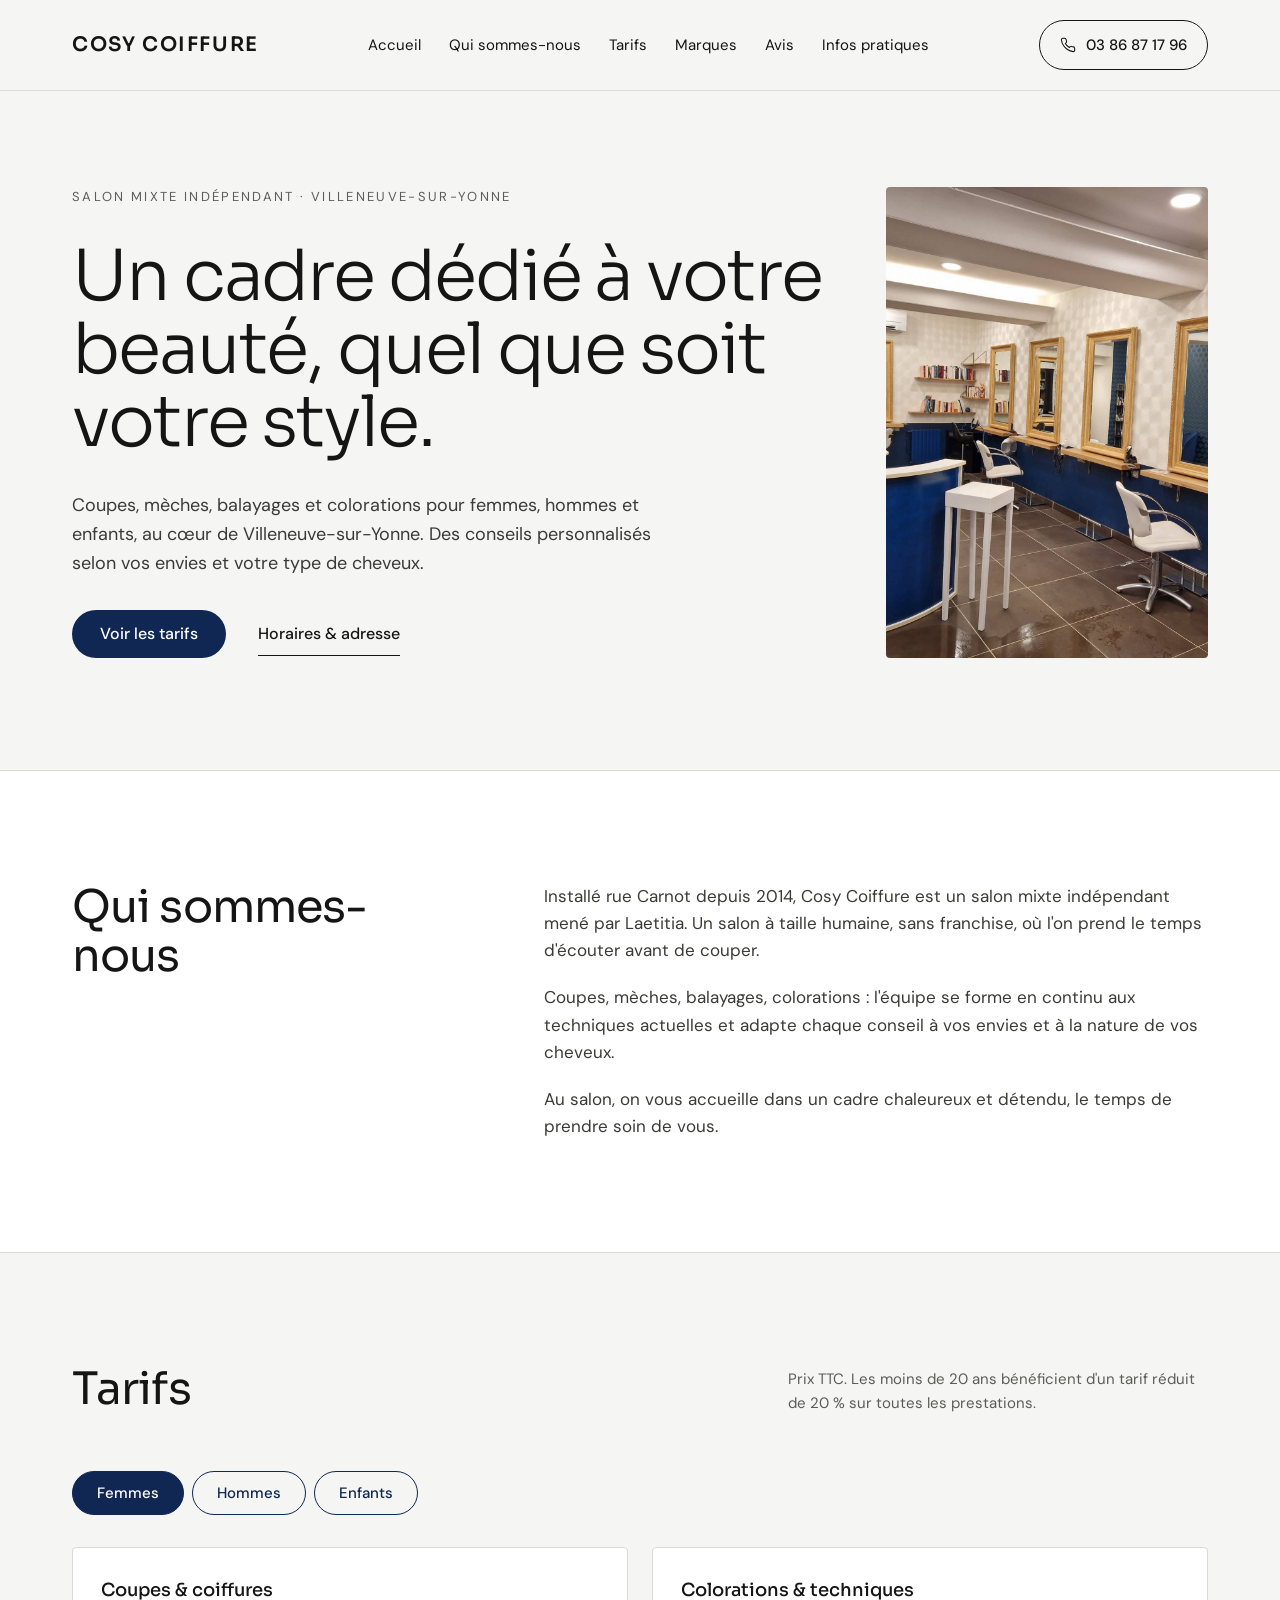
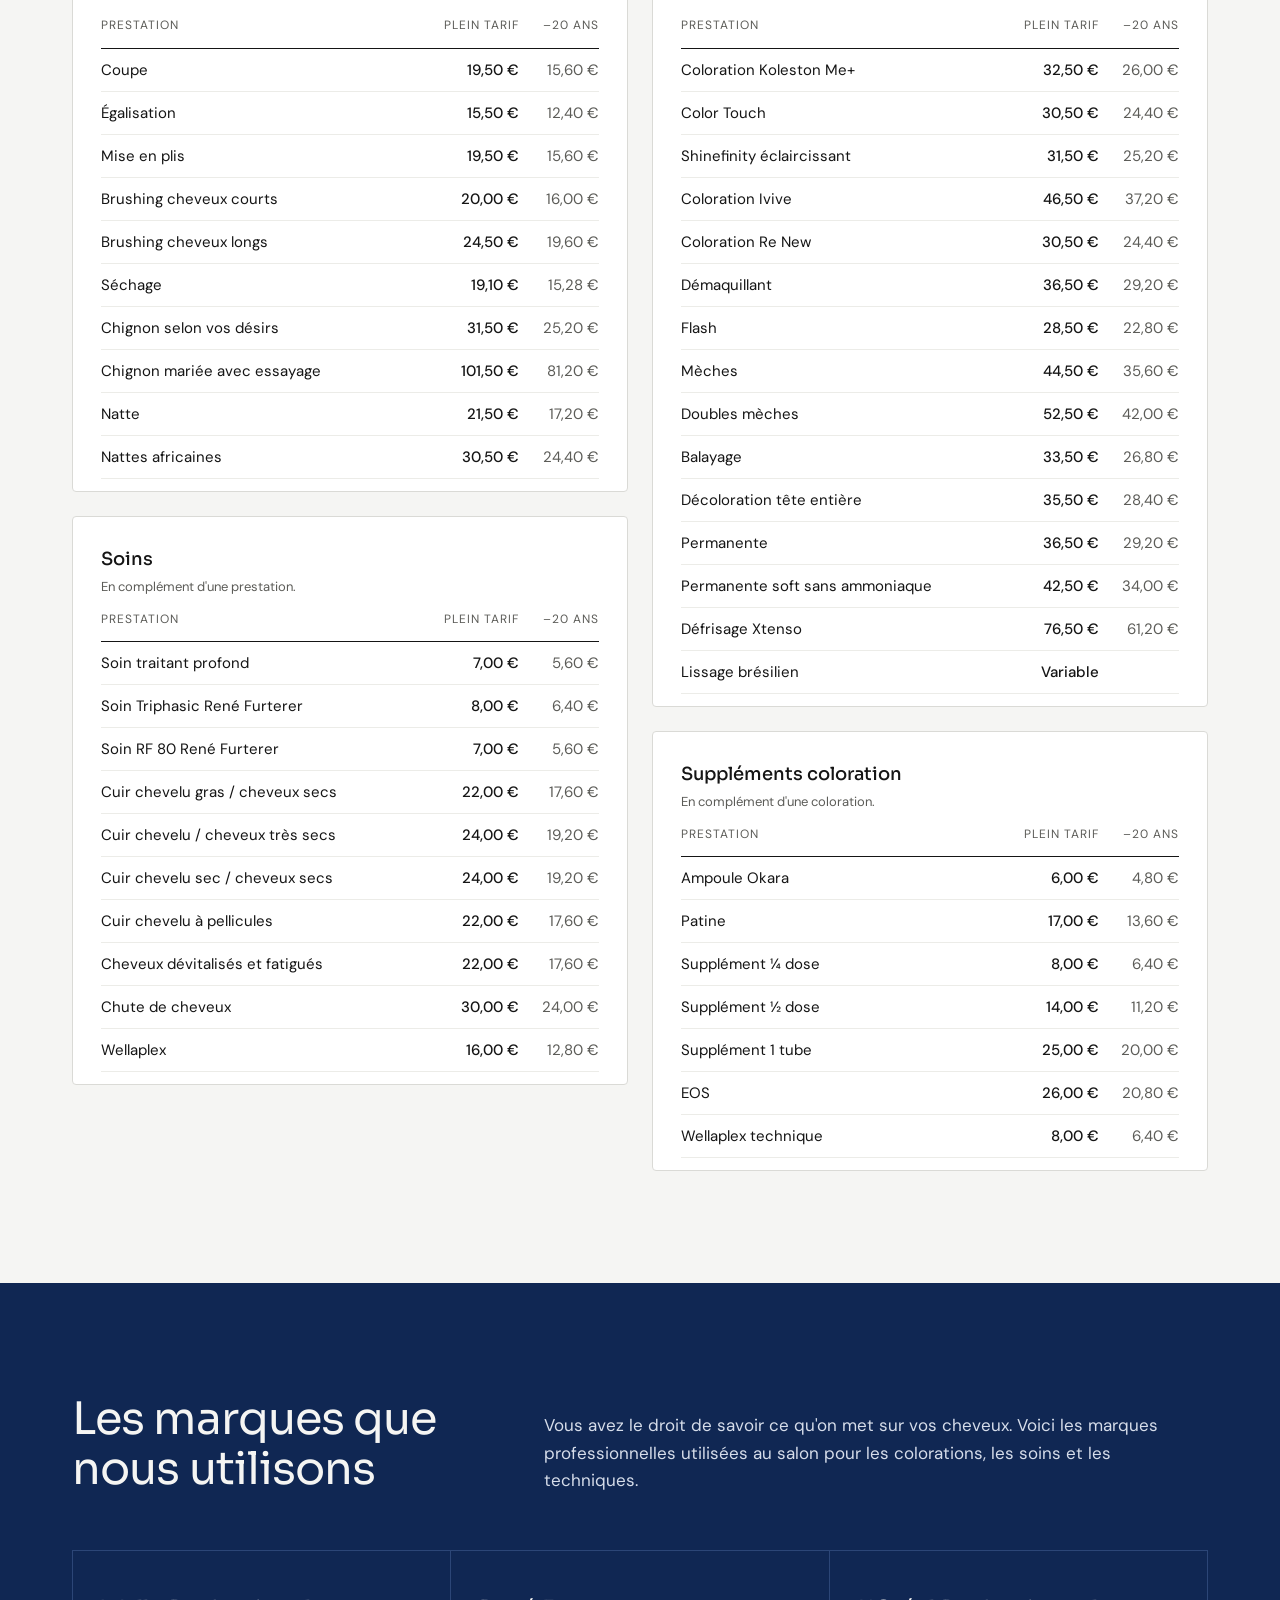
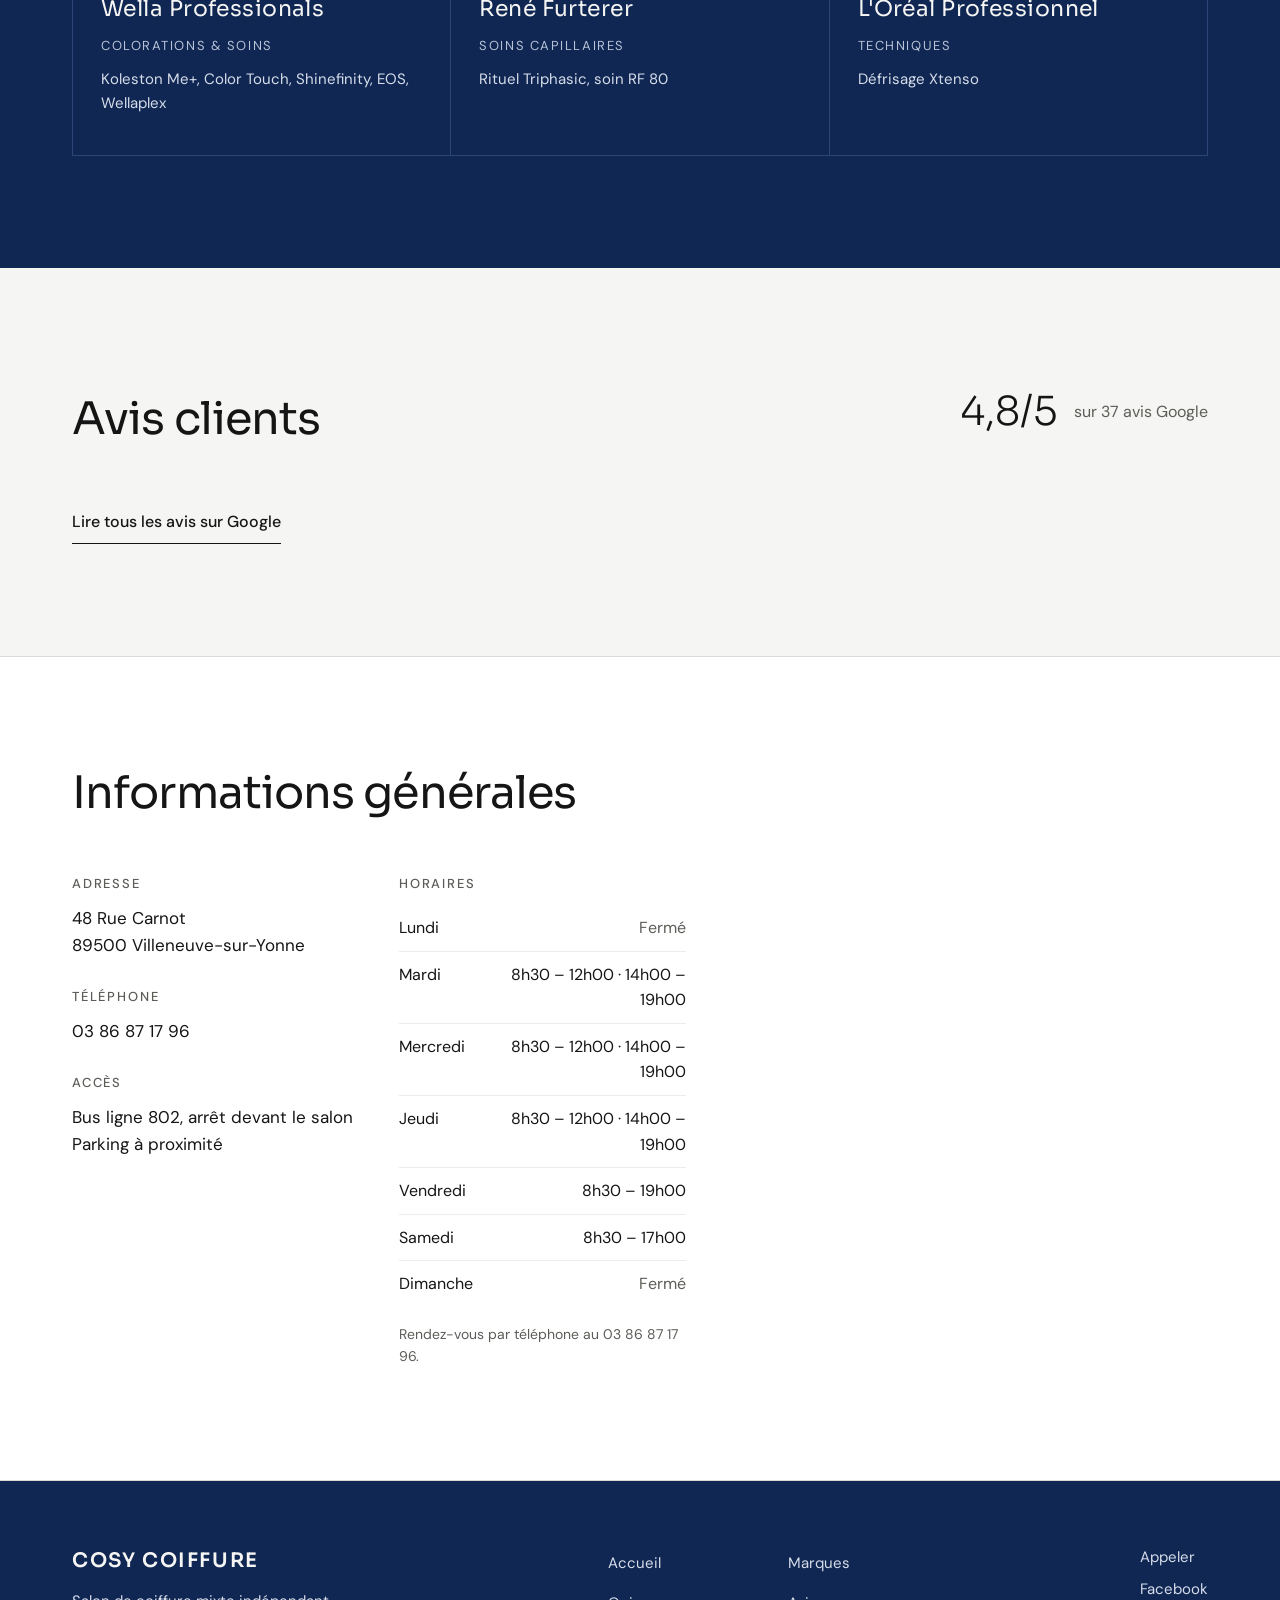
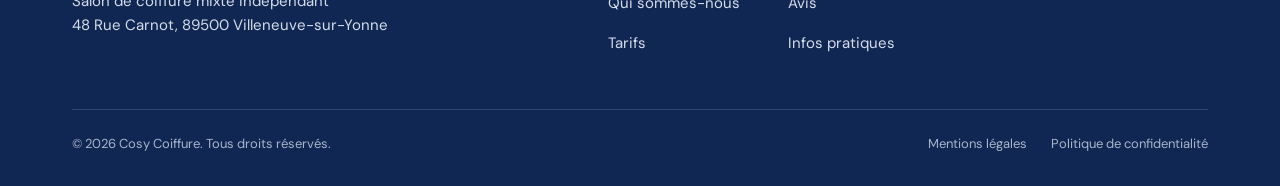
==== index.html @ 7ae38a2e "Premiere version du site Cosy Coiffure" ====
<!doctype html>
<html lang="fr">
<head>
  <meta charset="utf-8">
  <meta name="viewport" content="width=device-width, initial-scale=1">
  <title>Cosy Coiffure — Coiffeur mixte à Villeneuve-sur-Yonne (89)</title>
  <meta name="description" content="Salon de coiffure mixte au 48 Rue Carnot à Villeneuve-sur-Yonne. Coupes, colorations, mèches, balayages et soins pour femmes, hommes et enfants. Rendez-vous au 03 86 87 17 96.">

  <!-- TODO après mise en ligne : remplacer https://www.cosy-coiffure.fr par l'adresse définitive du site (ici, dans robots.txt et sitemap.xml) -->
  <link rel="canonical" href="https://www.cosy-coiffure.fr/">

  <!-- Favicon -->
  <link rel="icon" href="favicon.svg" type="image/svg+xml">
  <link rel="icon" href="favicon-32.png" type="image/png" sizes="32x32">
  <link rel="apple-touch-icon" href="apple-touch-icon.png">
  <meta name="theme-color" content="#102753">

  <!-- Aperçu lors du partage (Facebook, WhatsApp, SMS…) -->
  <meta property="og:type" content="website">
  <meta property="og:locale" content="fr_FR">
  <meta property="og:site_name" content="Cosy Coiffure">
  <meta property="og:title" content="Cosy Coiffure — Coiffeur mixte à Villeneuve-sur-Yonne">
  <meta property="og:description" content="Coupes, colorations, mèches et soins pour femmes, hommes et enfants, au 48 Rue Carnot à Villeneuve-sur-Yonne.">
  <meta property="og:url" content="https://www.cosy-coiffure.fr/">
  <meta property="og:image" content="https://www.cosy-coiffure.fr/images/partage.jpg">
  <meta property="og:image:width" content="1200">
  <meta property="og:image:height" content="630">
  <meta property="og:image:alt" content="Intérieur du salon Cosy Coiffure">
  <meta name="twitter:card" content="summary_large_image">

  <!-- Données structurées pour Google (recherche locale) -->
  <script type="application/ld+json">
  {
    "@context": "https://schema.org",
    "@type": "HairSalon",
    "name": "Cosy Coiffure",
    "legalName": "DNL",
    "description": "Salon de coiffure mixte indépendant : coupes, colorations, mèches, balayages et soins pour femmes, hommes et enfants.",
    "url": "https://www.cosy-coiffure.fr/",
    "image": "https://www.cosy-coiffure.fr/images/salon.jpg",
    "logo": "https://www.cosy-coiffure.fr/apple-touch-icon.png",
    "telephone": "+33386871796",
    "priceRange": "€",
    "address": {
      "@type": "PostalAddress",
      "streetAddress": "48 Rue Carnot",
      "postalCode": "89500",
      "addressLocality": "Villeneuve-sur-Yonne",
      "addressRegion": "Bourgogne-Franche-Comté",
      "addressCountry": "FR"
    },
    "openingHoursSpecification": [
      { "@type": "OpeningHoursSpecification", "dayOfWeek": ["Tuesday", "Wednesday", "Thursday"], "opens": "08:30", "closes": "12:00" },
      { "@type": "OpeningHoursSpecification", "dayOfWeek": ["Tuesday", "Wednesday", "Thursday"], "opens": "14:00", "closes": "19:00" },
      { "@type": "OpeningHoursSpecification", "dayOfWeek": "Friday", "opens": "08:30", "closes": "19:00" },
      { "@type": "OpeningHoursSpecification", "dayOfWeek": "Saturday", "opens": "08:30", "closes": "17:00" }
    ],
    "sameAs": ["https://www.facebook.com/CosyCoiffure89500/"]
  }
  </script>

  <link rel="stylesheet" href="styles.css">
</head>
<body>

<!-- ================= HEADER ================= -->
<header class="header">
  <div class="container header__inner">
    <a href="#accueil" class="brand">Cosy Coiffure</a>

    <nav class="nav" id="nav" aria-label="Navigation principale">
      <a href="#accueil">Accueil</a>
      <a href="#salon">Qui sommes-nous</a>
      <a href="#tarifs">Tarifs</a>
      <a href="#marques">Marques</a>
      <a href="#avis">Avis</a>
      <a href="#infos">Infos pratiques</a>
    </nav>

    <div class="header__actions">
      <a href="tel:+33386871796" class="phone-btn" aria-label="Appeler le salon au 03 86 87 17 96">
        <svg width="16" height="16" viewBox="0 0 24 24" fill="none" stroke="currentColor" stroke-width="1.6" stroke-linecap="round" stroke-linejoin="round" aria-hidden="true"><path d="M22 16.9v3a2 2 0 0 1-2.2 2 19.8 19.8 0 0 1-8.6-3.1 19.5 19.5 0 0 1-6-6A19.8 19.8 0 0 1 2.1 4.2 2 2 0 0 1 4.1 2h3a2 2 0 0 1 2 1.7c.1.9.4 1.8.7 2.7a2 2 0 0 1-.5 2.1L8 9.8a16 16 0 0 0 6 6l1.3-1.3a2 2 0 0 1 2.1-.4c.9.3 1.8.6 2.7.7a2 2 0 0 1 1.7 2z"/></svg>
        <span>03 86 87 17 96</span>
      </a>
      <button type="button" class="icon-btn" id="menu-toggle" aria-label="Ouvrir le menu" aria-controls="nav" aria-expanded="false">
        <svg width="18" height="18" viewBox="0 0 24 24" fill="none" stroke="currentColor" stroke-width="1.6" stroke-linecap="round" aria-hidden="true"><path d="M4 7h16M4 12h16M4 17h16"/></svg>
      </button>
    </div>
  </div>
</header>

<main>

<!-- ================= ACCUEIL ================= -->
<section id="accueil" class="container hero">
  <div class="hero__text">
    <p class="eyebrow">Salon mixte indépendant · Villeneuve-sur-Yonne</p>
    <h1 class="hero__title">Un cadre dédié à votre beauté, quel que soit votre style.</h1>
    <p class="hero__lead">Coupes, mèches, balayages et colorations pour femmes, hommes et enfants, au cœur de Villeneuve-sur-Yonne. Des conseils personnalisés selon vos envies et votre type de cheveux.</p>
    <div class="hero__actions">
      <a href="#tarifs" class="btn">Voir les tarifs</a>
      <a href="#infos" class="link-underline">Horaires &amp; adresse</a>
    </div>
  </div>
  <figure class="hero__image">
    <img src="images/salon.jpg" width="2000" height="1500" alt="Intérieur du salon Cosy Coiffure : comptoir d'accueil bleu, fauteuils blancs et miroirs dorés">

  </figure>
</section>

<!-- ================= QUI SOMMES-NOUS ================= -->
<section id="salon" class="section section--white">
  <div class="container split">
    <div class="split__head">
      <h2 class="title">Qui sommes-nous</h2>
    </div>
    <div class="split__body">
      <p>Installé rue Carnot depuis 2014, Cosy Coiffure est un salon mixte indépendant mené par Laetitia. Un salon à taille humaine, sans franchise, où l'on prend le temps d'écouter avant de couper.</p>
      <p>Coupes, mèches, balayages, colorations : l'équipe se forme en continu aux techniques actuelles et adapte chaque conseil à vos envies et à la nature de vos cheveux.</p>
      <p>Au salon, on vous accueille dans un cadre chaleureux et détendu, le temps de prendre soin de vous.</p>
    </div>
  </div>
</section>

<!-- ================= TARIFS ================= -->
<section id="tarifs" class="section">
  <div class="container">
    <div class="section-head">
      <h2 class="title">Tarifs</h2>
      <p class="muted">Prix TTC. Les moins de 20 ans bénéficient d'un tarif réduit de 20 % sur toutes les prestations.</p>
    </div>

    <div class="tabs" role="tablist" aria-label="Catégorie de tarifs">
      <button type="button" class="tab" role="tab" id="tab-femmes" aria-controls="panel-femmes" aria-selected="true">Femmes</button>
      <button type="button" class="tab" role="tab" id="tab-hommes" aria-controls="panel-hommes" aria-selected="false" tabindex="-1">Hommes</button>
      <button type="button" class="tab" role="tab" id="tab-enfants" aria-controls="panel-enfants" aria-selected="false" tabindex="-1">Enfants</button>
    </div>

    <!-- ----- Femmes ----- -->
    <div class="price-cols" role="tabpanel" id="panel-femmes" aria-labelledby="tab-femmes">
      <div class="price-col">
        <div class="price-card">
          <table class="price-table">
            <caption>Coupes &amp; coiffures</caption>
            <thead><tr><th scope="col">Prestation</th><th scope="col">Plein tarif</th><th scope="col">–20 ans</th></tr></thead>
            <tbody>
              <tr><th scope="row">Coupe</th><td>19,50 €</td><td>15,60 €</td></tr>
              <tr><th scope="row">Égalisation</th><td>15,50 €</td><td>12,40 €</td></tr>
              <tr><th scope="row">Mise en plis</th><td>19,50 €</td><td>15,60 €</td></tr>
              <tr><th scope="row">Brushing cheveux courts</th><td>20,00 €</td><td>16,00 €</td></tr>
              <tr><th scope="row">Brushing cheveux longs</th><td>24,50 €</td><td>19,60 €</td></tr>
              <tr><th scope="row">Séchage</th><td>19,10 €</td><td>15,28 €</td></tr>
              <tr><th scope="row">Chignon selon vos désirs</th><td>31,50 €</td><td>25,20 €</td></tr>
              <tr><th scope="row">Chignon mariée avec essayage</th><td>101,50 €</td><td>81,20 €</td></tr>
              <tr><th scope="row">Natte</th><td>21,50 €</td><td>17,20 €</td></tr>
              <tr><th scope="row">Nattes africaines</th><td>30,50 €</td><td>24,40 €</td></tr>
            </tbody>
          </table>
        </div>
        <div class="price-card">
          <table class="price-table">
            <caption>Soins <span class="note">En complément d'une prestation.</span></caption>
            <thead><tr><th scope="col">Prestation</th><th scope="col">Plein tarif</th><th scope="col">–20 ans</th></tr></thead>
            <tbody>
              <tr><th scope="row">Soin traitant profond</th><td>7,00 €</td><td>5,60 €</td></tr>
              <tr><th scope="row">Soin Triphasic René Furterer</th><td>8,00 €</td><td>6,40 €</td></tr>
              <tr><th scope="row">Soin RF 80 René Furterer</th><td>7,00 €</td><td>5,60 €</td></tr>
              <tr><th scope="row">Cuir chevelu gras / cheveux secs</th><td>22,00 €</td><td>17,60 €</td></tr>
              <tr><th scope="row">Cuir chevelu / cheveux très secs</th><td>24,00 €</td><td>19,20 €</td></tr>
              <tr><th scope="row">Cuir chevelu sec / cheveux secs</th><td>24,00 €</td><td>19,20 €</td></tr>
              <tr><th scope="row">Cuir chevelu à pellicules</th><td>22,00 €</td><td>17,60 €</td></tr>
              <tr><th scope="row">Cheveux dévitalisés et fatigués</th><td>22,00 €</td><td>17,60 €</td></tr>
              <tr><th scope="row">Chute de cheveux</th><td>30,00 €</td><td>24,00 €</td></tr>
              <tr><th scope="row">Wellaplex</th><td>16,00 €</td><td>12,80 €</td></tr>
            </tbody>
          </table>
        </div>
      </div>
      <div class="price-col">
        <div class="price-card">
          <table class="price-table">
            <caption>Colorations &amp; techniques</caption>
            <thead><tr><th scope="col">Prestation</th><th scope="col">Plein tarif</th><th scope="col">–20 ans</th></tr></thead>
            <tbody>
              <tr><th scope="row">Coloration Koleston Me+</th><td>32,50 €</td><td>26,00 €</td></tr>
              <tr><th scope="row">Color Touch</th><td>30,50 €</td><td>24,40 €</td></tr>
              <tr><th scope="row">Shinefinity éclaircissant</th><td>31,50 €</td><td>25,20 €</td></tr>
              <tr><th scope="row">Coloration Ivive</th><td>46,50 €</td><td>37,20 €</td></tr>
              <tr><th scope="row">Coloration Re New</th><td>30,50 €</td><td>24,40 €</td></tr>
              <tr><th scope="row">Démaquillant</th><td>36,50 €</td><td>29,20 €</td></tr>
              <tr><th scope="row">Flash</th><td>28,50 €</td><td>22,80 €</td></tr>
              <tr><th scope="row">Mèches</th><td>44,50 €</td><td>35,60 €</td></tr>
              <tr><th scope="row">Doubles mèches</th><td>52,50 €</td><td>42,00 €</td></tr>
              <tr><th scope="row">Balayage</th><td>33,50 €</td><td>26,80 €</td></tr>
              <tr><th scope="row">Décoloration tête entière</th><td>35,50 €</td><td>28,40 €</td></tr>
              <tr><th scope="row">Permanente</th><td>36,50 €</td><td>29,20 €</td></tr>
              <tr><th scope="row">Permanente soft sans ammoniaque</th><td>42,50 €</td><td>34,00 €</td></tr>
              <tr><th scope="row">Défrisage Xtenso</th><td>76,50 €</td><td>61,20 €</td></tr>
              <tr><th scope="row">Lissage brésilien</th><td>Variable</td><td></td></tr>
            </tbody>
          </table>
        </div>
        <div class="price-card">
          <table class="price-table">
            <caption>Suppléments coloration <span class="note">En complément d'une coloration.</span></caption>
            <thead><tr><th scope="col">Prestation</th><th scope="col">Plein tarif</th><th scope="col">–20 ans</th></tr></thead>
            <tbody>
              <tr><th scope="row">Ampoule Okara</th><td>6,00 €</td><td>4,80 €</td></tr>
              <tr><th scope="row">Patine</th><td>17,00 €</td><td>13,60 €</td></tr>
              <tr><th scope="row">Supplément ¼ dose</th><td>8,00 €</td><td>6,40 €</td></tr>
              <tr><th scope="row">Supplément ½ dose</th><td>14,00 €</td><td>11,20 €</td></tr>
              <tr><th scope="row">Supplément 1 tube</th><td>25,00 €</td><td>20,00 €</td></tr>
              <tr><th scope="row">EOS</th><td>26,00 €</td><td>20,80 €</td></tr>
              <tr><th scope="row">Wellaplex technique</th><td>8,00 €</td><td>6,40 €</td></tr>
            </tbody>
          </table>
        </div>
      </div>
    </div>

    <!-- ----- Hommes ----- -->
    <div class="price-cols" role="tabpanel" id="panel-hommes" aria-labelledby="tab-hommes" hidden>
      <div class="price-col">
        <div class="price-card">
          <table class="price-table">
            <caption>Coupes &amp; coiffures</caption>
            <thead><tr><th scope="col">Prestation</th><th scope="col">Plein tarif</th><th scope="col">–20 ans</th></tr></thead>
            <tbody>
              <tr><th scope="row">Coupe</th><td>18,50 €</td><td>14,80 €</td></tr>
              <tr><th scope="row">Séchage</th><td>2,50 €</td><td>2,00 €</td></tr>
              <tr><th scope="row">Taille de barbe</th><td>6,00 €</td><td>4,80 €</td></tr>
            </tbody>
          </table>
        </div>
        <div class="price-card">
          <table class="price-table">
            <caption>Soins <span class="note">En complément d'une prestation.</span></caption>
            <thead><tr><th scope="col">Prestation</th><th scope="col">Plein tarif</th><th scope="col">–20 ans</th></tr></thead>
            <tbody>
              <tr><th scope="row">Soin</th><td>7,00 €</td><td>5,60 €</td></tr>
              <tr><th scope="row">Friction</th><td>4,00 €</td><td>3,20 €</td></tr>
            </tbody>
          </table>
        </div>
      </div>
      <div class="price-col">
        <div class="price-card">
          <table class="price-table">
            <caption>Colorations &amp; techniques</caption>
            <thead><tr><th scope="col">Prestation</th><th scope="col">Plein tarif</th><th scope="col">–20 ans</th></tr></thead>
            <tbody>
              <tr><th scope="row">Coloration</th><td>26,50 €</td><td>21,20 €</td></tr>
              <tr><th scope="row">Flash</th><td>26,50 €</td><td>21,20 €</td></tr>
              <tr><th scope="row">Décoloration tête entière</th><td>35,50 €</td><td>28,40 €</td></tr>
              <tr><th scope="row">Permanente</th><td>46,50 €</td><td>37,20 €</td></tr>
              <tr><th scope="row">Lissage brésilien</th><td>Variable</td><td></td></tr>
            </tbody>
          </table>
        </div>
      </div>
    </div>

    <!-- ----- Enfants ----- -->
    <div class="price-cols price-cols--single" role="tabpanel" id="panel-enfants" aria-labelledby="tab-enfants" hidden>
      <div class="price-col">
        <div class="price-card">
          <table class="price-table">
            <caption>Forfaits enfants <span class="note">Au-delà, les moins de 20 ans profitent du tarif –20 ans sur toutes les prestations.</span></caption>
            <thead><tr><th scope="col">Prestation</th><th scope="col">Prix</th></tr></thead>
            <tbody>
              <tr><th scope="row">Fille –10 ans · coupe + séchage</th><td>16,00 €</td></tr>
              <tr><th scope="row">Garçon –10 ans · coupe + séchage</th><td>14,00 €</td></tr>
              <tr><th scope="row">Coupe bébé –4 ans</th><td>10,80 €</td></tr>
            </tbody>
          </table>
        </div>
      </div>
    </div>
  </div>
</section>

<!-- ================= MARQUES ================= -->
<section id="marques" class="section section--blue">
  <div class="container">
    <div class="split">
      <div class="split__head">
        <h2 class="title">Les marques que nous utilisons</h2>
      </div>
      <p class="brands-intro">Vous avez le droit de savoir ce qu'on met sur vos cheveux. Voici les marques professionnelles utilisées au salon pour les colorations, les soins et les techniques.</p>
    </div>
    <div class="brands">
      <div class="brand-card">
        <span class="brand-card__name">Wella Professionals</span>
        <span class="brand-card__type">Colorations &amp; soins</span>
        <span class="brand-card__products">Koleston Me+, Color Touch, Shinefinity, EOS, Wellaplex</span>
      </div>
      <div class="brand-card">
        <span class="brand-card__name">René Furterer</span>
        <span class="brand-card__type">Soins capillaires</span>
        <span class="brand-card__products">Rituel Triphasic, soin RF 80</span>
      </div>
      <div class="brand-card">
        <span class="brand-card__name">L'Oréal Professionnel</span>
        <span class="brand-card__type">Techniques</span>
        <span class="brand-card__products">Défrisage Xtenso</span>
      </div>
    </div>
  </div>
</section>

<!-- ================= AVIS ================= -->
<section id="avis" class="section">
  <div class="container">
    <div class="section-head">
      <h2 class="title">Avis clients</h2>
      <!-- Note et nombre d'avis à mettre à jour à la main depuis la fiche Google -->
      <div class="rating">
        <span class="rating__score">4,8/5</span>
        <span class="muted">sur 37 avis Google</span>
      </div>
    </div>
    <!-- Widget d'avis Shapo -->
    <div id="shapo-widget-ee447dfa7193e729e7a2"></div>
    <script id="shapo-embed-js" type="text/javascript" src="https://cdn.shapo.io/js/embed.js" defer></script>
    <p class="reviews-link"><a class="link-underline" href="https://www.google.com/maps/search/?api=1&amp;query=Cosy+Coiffure+Villeneuve-sur-Yonne" target="_blank" rel="noopener">Lire tous les avis sur Google</a></p>
  </div>
</section>

<!-- ================= INFORMATIONS GÉNÉRALES ================= -->
<section id="infos" class="section section--white">
  <div class="container">
    <h2 class="title">Informations générales</h2>
    <div class="infos">
      <div class="infos__details">
        <div class="infos__group">
          <div>
            <h3>Adresse</h3>
            <p>48 Rue Carnot<br>89500 Villeneuve-sur-Yonne</p>
          </div>
          <div>
            <h3>Téléphone</h3>
            <p><a href="tel:+33386871796">03 86 87 17 96</a></p>
          </div>
          <div>
            <h3>Accès</h3>
            <p>Bus ligne 802, arrêt devant le salon<br>Parking à proximité</p>
          </div>
        </div>
        <div>
          <h3>Horaires</h3>
          <dl class="hours">
            <dt>Lundi</dt><dd class="closed">Fermé</dd>
            <dt>Mardi</dt><dd>8h30 – 12h00 · 14h00 – 19h00</dd>
            <dt>Mercredi</dt><dd>8h30 – 12h00 · 14h00 – 19h00</dd>
            <dt>Jeudi</dt><dd>8h30 – 12h00 · 14h00 – 19h00</dd>
            <dt>Vendredi</dt><dd>8h30 – 19h00</dd>
            <dt>Samedi</dt><dd>8h30 – 17h00</dd>
            <dt>Dimanche</dt><dd class="closed">Fermé</dd>
          </dl>
          <p class="hours-note">Rendez-vous par téléphone au 03 86 87 17 96.</p>
        </div>
      </div>
      <div class="map">
        <iframe title="Carte : Cosy Coiffure, 48 Rue Carnot, Villeneuve-sur-Yonne" src="https://www.google.com/maps?q=48+Rue+Carnot,+89500+Villeneuve-sur-Yonne&amp;output=embed" loading="lazy" referrerpolicy="no-referrer-when-downgrade"></iframe>      </div>
    </div>
  </div>
</section>

</main>

<!-- ================= FOOTER ================= -->
<footer class="footer">
  <div class="container footer__inner">
    <div class="footer__top">
      <div class="footer__brand">
        <span class="brand">Cosy Coiffure</span>
        <span>Salon de coiffure mixte indépendant<br>48 Rue Carnot, 89500 Villeneuve-sur-Yonne</span>
      </div>
      <nav class="footer__nav" aria-label="Navigation pied de page">
        <a href="#accueil">Accueil</a>
        <a href="#salon">Qui sommes-nous</a>
        <a href="#tarifs">Tarifs</a>
        <a href="#marques">Marques</a>
        <a href="#avis">Avis</a>
        <a href="#infos">Infos pratiques</a>
      </nav>
      <div class="footer__contact">
        <a href="tel:+33386871796" aria-label="Appeler le salon au 03 86 87 17 96">Appeler</a>
        <a href="https://www.facebook.com/CosyCoiffure89500/" target="_blank" rel="noopener">Facebook</a>
      </div>
    </div>
    <div class="footer__bottom">
      <span>© 2026 Cosy Coiffure. Tous droits réservés.</span>
      <div class="footer__legal">
        <a href="mentions-legales.html">Mentions légales</a>
        <a href="confidentialite.html">Politique de confidentialité</a>
      </div>
    </div>
  </div>
</footer>

<script src="script.js"></script>
</body>
</html>
---- styles.css ----
/* ==========================================================
   Cosy Coiffure — feuille de styles
   ========================================================== */

/* Polices hébergées localement (Fontsource, sous-ensemble latin) */
@font-face { font-family: 'Sora'; font-style: normal; font-weight: 300; font-display: swap; src: url('fonts/sora-latin-300-normal.woff2') format('woff2'); }
@font-face { font-family: 'Sora'; font-style: normal; font-weight: 400; font-display: swap; src: url('fonts/sora-latin-400-normal.woff2') format('woff2'); }
@font-face { font-family: 'Sora'; font-style: normal; font-weight: 500; font-display: swap; src: url('fonts/sora-latin-500-normal.woff2') format('woff2'); }
@font-face { font-family: 'Sora'; font-style: normal; font-weight: 600; font-display: swap; src: url('fonts/sora-latin-600-normal.woff2') format('woff2'); }
@font-face { font-family: 'DM Sans'; font-style: normal; font-weight: 400; font-display: swap; src: url('fonts/dm-sans-latin-400-normal.woff2') format('woff2'); }
@font-face { font-family: 'DM Sans'; font-style: normal; font-weight: 500; font-display: swap; src: url('fonts/dm-sans-latin-500-normal.woff2') format('woff2'); }

:root {
  --bg: #F5F5F3;
  --surface: #FFFFFF;
  --ink: #151515;
  --ink-soft: #3A3A37;
  --muted: #5C5C58;
  --line: #DADAD6;
  --line-soft: #ECECE8;

  --blue: #102753;
  --blue-line: #2C4677;
  --on-blue: #F5F5F3;
  --on-blue-soft: #D6DDEA;
  --on-blue-muted: #B8C2D6;
  --on-blue-faint: #A9B5CC;


  --font-display: 'Sora', sans-serif;
  --font-body: 'DM Sans', system-ui, sans-serif;

  --container: 1200px;
  --gutter: 32px;
  --section-pad: 112px;
  --radius: 4px;
}

*, *::before, *::after { box-sizing: border-box; }

[hidden] { display: none !important; }

html { scroll-behavior: smooth; scroll-padding-top: 88px; }

body {
  margin: 0;
  background: var(--bg);
  color: var(--ink);
  font-family: var(--font-body);
  font-size: 1rem;
  line-height: 1.6;
  -webkit-font-smoothing: antialiased;
}

a { color: inherit; text-decoration: none; }
a:hover { color: var(--muted); }
img { max-width: 100%; display: block; }

.container {
  max-width: var(--container);
  margin: 0 auto;
  padding: 0 var(--gutter);
}

.section { padding: var(--section-pad) 0; }
.section--white { background: var(--surface); border-top: 1px solid var(--line); border-bottom: 1px solid var(--line); }
.section--blue { background: var(--blue); color: var(--on-blue); }

h1, h2, h3 { margin: 0; }

.title {
  font-family: var(--font-display);
  font-weight: 400;
  font-size: clamp(2rem, 3.5vw, 3rem);
  line-height: 1.1;
  letter-spacing: -0.02em;
}

.eyebrow {
  margin: 0;
  font-size: 0.8125rem;
  letter-spacing: 0.18em;
  text-transform: uppercase;
  color: var(--muted);
}

.muted { color: var(--muted); }

.btn {
  display: inline-flex;
  align-items: center;
  min-height: 48px;
  padding: 0 28px;
  border-radius: 999px;
  background: var(--blue);
  color: #FFFFFF;
  font-weight: 500;
}
.btn:hover { color: #FFFFFF; opacity: 0.9; }

.link-underline {
  display: inline-flex;
  align-items: center;
  min-height: 44px;
  border-bottom: 1px solid currentColor;
  font-weight: 500;
}

/* ---------- Header ---------- */

.header {
  position: sticky;
  top: 0;
  z-index: 10;
  background: rgba(245, 245, 243, 0.94);
  backdrop-filter: blur(6px);
  border-bottom: 1px solid var(--line);
}

.header__inner {
  display: flex;
  align-items: center;
  justify-content: space-between;
  gap: 16px 40px;
  padding-top: 20px;
  padding-bottom: 20px;
}

.brand {
  font-family: var(--font-display);
  font-size: 1.25rem;
  font-weight: 600;
  letter-spacing: 0.08em;
  text-transform: uppercase;
}

.nav { display: flex; flex-wrap: wrap; gap: 4px 28px; font-size: 0.9375rem; }
.nav a { padding: 10px 0; }

.header__actions { display: flex; align-items: center; gap: 8px; }

.phone-btn {
  display: inline-flex;
  align-items: center;
  gap: 10px;
  padding: 12px 20px;
  border: 1px solid var(--ink);
  border-radius: 999px;
  font-weight: 500;
  font-size: 0.9375rem;
}

.icon-btn {
  display: none;
  width: 44px;
  height: 44px;
  align-items: center;
  justify-content: center;
  border: 1px solid var(--ink);
  border-radius: 999px;
  background: transparent;
  color: var(--ink);
  cursor: pointer;
  padding: 0;
}

/* ---------- Accueil ---------- */

.hero {
  display: flex;
  flex-wrap: wrap;
  gap: 48px;
  align-items: stretch;
  padding-top: 96px;
  padding-bottom: var(--section-pad);
}

.hero__text {
  flex: 3 1 520px;
  min-width: 0;
  display: flex;
  flex-direction: column;
  justify-content: center;
  gap: 32px;
}

.hero__title {
  font-family: var(--font-display);
  font-weight: 300;
  font-size: clamp(2.375rem, 5.5vw, 4.75rem);
  line-height: 1.04;
  letter-spacing: -0.03em;
}

.hero__lead { margin: 0; max-width: 620px; font-size: 1.125rem; color: var(--ink-soft); }

.hero__actions { display: flex; flex-wrap: wrap; gap: 12px 32px; align-items: center; }

.hero__image { position: relative; flex: 1 1 240px; min-width: 0; margin: 0; min-height: 440px; }
.hero__image img { position: absolute; inset: 0; width: 100%; height: 100%; object-fit: cover; border-radius: var(--radius); }

/* ---------- Qui sommes-nous ---------- */

.split { display: flex; flex-wrap: wrap; gap: 32px 80px; }
.split__head { flex: 1 1 300px; min-width: 0; }
.split__body {
  flex: 2 1 480px;
  min-width: 0;
  display: flex;
  flex-direction: column;
  gap: 20px;
  font-size: 1.0625rem;
  color: var(--ink-soft);
}
.split__body p { margin: 0; }

/* ---------- Tarifs ---------- */

.section-head {
  display: flex;
  flex-wrap: wrap;
  justify-content: space-between;
  align-items: flex-end;
  gap: 16px 48px;
  margin-bottom: 56px;
}
.section-head p { margin: 0; max-width: 420px; font-size: 0.9375rem; }

.tabs { display: flex; flex-wrap: wrap; gap: 8px; margin-bottom: 32px; }

.tab {
  min-height: 44px;
  padding: 0 24px;
  border-radius: 999px;
  border: 1px solid var(--blue);
  background: transparent;
  color: var(--blue);
  font-family: var(--font-body);
  font-size: 0.9375rem;
  font-weight: 500;
  cursor: pointer;
}
.tab[aria-selected="true"] { background: var(--blue); color: #FFFFFF; }

.price-cols { display: flex; flex-wrap: wrap; gap: 24px; align-items: flex-start; }
.price-col { flex: 1 1 440px; min-width: 0; display: flex; flex-direction: column; gap: 24px; }
.price-cols--single .price-col { flex: 0 1 560px; }

.price-card {
  background: var(--surface);
  border: 1px solid var(--line);
  border-radius: var(--radius);
  padding: 28px 28px 12px;
}

.price-table { width: 100%; border-collapse: collapse; font-size: 0.9375rem; }
.price-table caption {
  text-align: left;
  font-family: var(--font-display);
  font-weight: 500;
  font-size: 1.125rem;
  padding-bottom: 4px;
}
.price-table .note { display: block; font-family: var(--font-body); font-weight: 400; font-size: 0.8125rem; color: var(--muted); margin-top: 4px; }
.price-table th[scope="col"] {
  font-size: 0.75rem;
  font-weight: 400;
  letter-spacing: 0.08em;
  text-transform: uppercase;
  color: var(--muted);
  text-align: right;
  padding: 8px 0 12px 12px;
  border-bottom: 1px solid var(--ink);
  white-space: nowrap;
}
.price-table th[scope="col"]:first-child { text-align: left; padding-left: 0; }
.price-table th[scope="row"], .price-table td {
  padding: 9px 0;
  border-bottom: 1px solid var(--line-soft);
  font-weight: 400;
  text-align: left;
}
.price-table td { text-align: right; white-space: nowrap; padding-left: 12px; width: 80px; }
.price-table td:nth-child(2) { font-weight: 500; }
.price-table td:nth-child(3) { color: var(--muted); }

/* ---------- Marques ---------- */

.brands-intro { flex: 2 1 480px; min-width: 0; margin: 0; font-size: 1.0625rem; color: var(--on-blue-soft); align-self: flex-end; }

.brands {
  display: grid;
  grid-template-columns: repeat(auto-fit, minmax(260px, 1fr));
  border-top: 1px solid var(--blue-line);
  border-left: 1px solid var(--blue-line);
  margin-top: 56px;
}
.brand-card {
  border-right: 1px solid var(--blue-line);
  border-bottom: 1px solid var(--blue-line);
  padding: 40px 28px;
  display: flex;
  flex-direction: column;
  gap: 10px;
}
.brand-card__name { font-family: var(--font-display); font-size: 1.375rem; letter-spacing: 0.02em; }
.brand-card__type { font-size: 0.8125rem; letter-spacing: 0.12em; text-transform: uppercase; color: var(--on-blue-muted); }
.brand-card__products { font-size: 0.9375rem; color: var(--on-blue-soft); }

/* ---------- Avis ---------- */

.rating { display: flex; align-items: center; gap: 16px; }
.rating__score { font-family: var(--font-display); font-size: 2.5rem; font-weight: 300; }

.reviews-link { margin: 32px 0 0; }

/* ---------- Infos ---------- */

.infos { display: flex; flex-wrap: wrap; gap: 48px; margin-top: 56px; }
.infos__details {
  flex: 1 1 520px;
  min-width: 0;
  display: grid;
  grid-template-columns: repeat(auto-fit, minmax(220px, 1fr));
  gap: 40px;
}
.infos__group { display: flex; flex-direction: column; gap: 28px; }
.infos h3 {
  margin: 0 0 10px;
  font-size: 0.8125rem;
  letter-spacing: 0.14em;
  text-transform: uppercase;
  color: var(--muted);
  font-weight: 500;
}
.infos p { margin: 0; font-size: 1.0625rem; }

.hours { margin: 0; display: grid; grid-template-columns: auto 1fr; font-size: 1rem; }
.hours dt, .hours dd { padding: 10px 0; border-bottom: 1px solid var(--line-soft); }
.hours dd { margin: 0; text-align: right; }
.hours dt:last-of-type, .hours dd:last-of-type { border-bottom: 0; }
.hours .closed { color: var(--muted); }
.hours-note { margin-top: 16px !important; font-size: 0.875rem !important; color: var(--muted); }

.map { flex: 1 1 380px; min-width: 0; min-height: 420px; display: flex; flex-direction: column; gap: 12px; }
.map iframe { flex: 1; width: 100%; min-height: 380px; border: 0; border-radius: var(--radius); }

/* ---------- Pages légales ---------- */

.legal { max-width: 800px; }
.legal .title { margin-bottom: 12px; }
.legal > .muted { margin: 0 0 24px; font-size: 0.9375rem; }
.legal h2 {
  margin: 48px 0 12px;
  font-family: var(--font-display);
  font-weight: 500;
  font-size: 1.25rem;
}
.legal p, .legal ul { margin: 0 0 12px; color: var(--ink-soft); }
.legal ul { padding-left: 20px; }
.legal li { margin-bottom: 8px; }
.link-inline { text-decoration: underline; text-underline-offset: 2px; }

/* ---------- Footer ---------- */

.footer { background: var(--blue); color: var(--on-blue-soft); }
.footer__inner { padding-top: 64px; padding-bottom: 32px; display: flex; flex-direction: column; gap: 48px; }
.footer__top { display: flex; flex-wrap: wrap; justify-content: space-between; gap: 32px 64px; }
.footer__brand { display: flex; flex-direction: column; gap: 12px; font-size: 0.9375rem; }
.footer__brand .brand { color: var(--on-blue); }
.footer a { color: var(--on-blue-soft); }
.footer a:hover { color: #FFFFFF; }
.footer__nav { display: grid; grid-template-columns: repeat(2, minmax(0, 1fr)); grid-template-rows: repeat(3, auto); grid-auto-flow: column; gap: 4px 48px; font-size: 0.9375rem; }
.footer__nav a { padding: 6px 0; }
.footer__contact { display: flex; flex-direction: column; gap: 8px; font-size: 0.9375rem; }
.footer__bottom {
  display: flex;
  flex-wrap: wrap;
  justify-content: space-between;
  gap: 12px 32px;
  padding-top: 24px;
  border-top: 1px solid var(--blue-line);
  font-size: 0.8125rem;
  color: var(--on-blue-faint);
}
.footer__bottom a { color: var(--on-blue-faint); }
.footer__legal { display: flex; flex-wrap: wrap; gap: 8px 24px; }

/* ==========================================================
   Mobile
   ========================================================== */

@media (max-width: 900px) {
  :root { --gutter: 20px; --section-pad: 64px; }

  .header__inner { padding-top: 12px; padding-bottom: 12px; flex-wrap: wrap; }
  .brand { font-size: 1.0625rem; }
  .icon-btn { display: inline-flex; }
  .phone-btn { width: 44px; height: 44px; padding: 0; justify-content: center; }
  .phone-btn span { display: none; }

  .nav {
    display: none;
    order: 3;
    width: 100%;
    flex-direction: column;
    gap: 0;
    font-size: 1rem;
  }
  .nav.is-open { display: flex; }
  .nav a { padding: 12px 0; border-top: 1px solid var(--line); }

  .hero { padding-top: 48px; gap: 24px; }
  .hero__text { gap: 24px; }
  .hero__lead { font-size: 1.0625rem; }
  .hero__image { min-height: 280px; flex-basis: 100%; }

  .section-head { margin-bottom: 24px; }

  .tabs { flex-wrap: nowrap; }
  .tab { flex: 1 1 0; padding: 0 8px; }

  .price-cols { gap: 16px; }
  .price-col { flex-basis: 100%; gap: 16px; }
  .price-card { padding: 20px 16px 8px; }
  .price-table { font-size: 0.875rem; }
  .price-table caption { font-size: 1rem; }
  .price-table th[scope="col"] { font-size: 0.6875rem; padding-left: 8px; }
  .price-table td { width: 64px; padding-left: 8px; }

  .brands { margin-top: 32px; }
  .brand-card { padding: 24px 20px; }

  .rating__score { font-size: 2.25rem; }

  .infos { margin-top: 32px; gap: 32px; }
  .infos__details { gap: 28px; }
  .map, .map iframe { min-height: 280px; }

  .footer__inner { padding-top: 48px; padding-bottom: 24px; gap: 32px; }
}
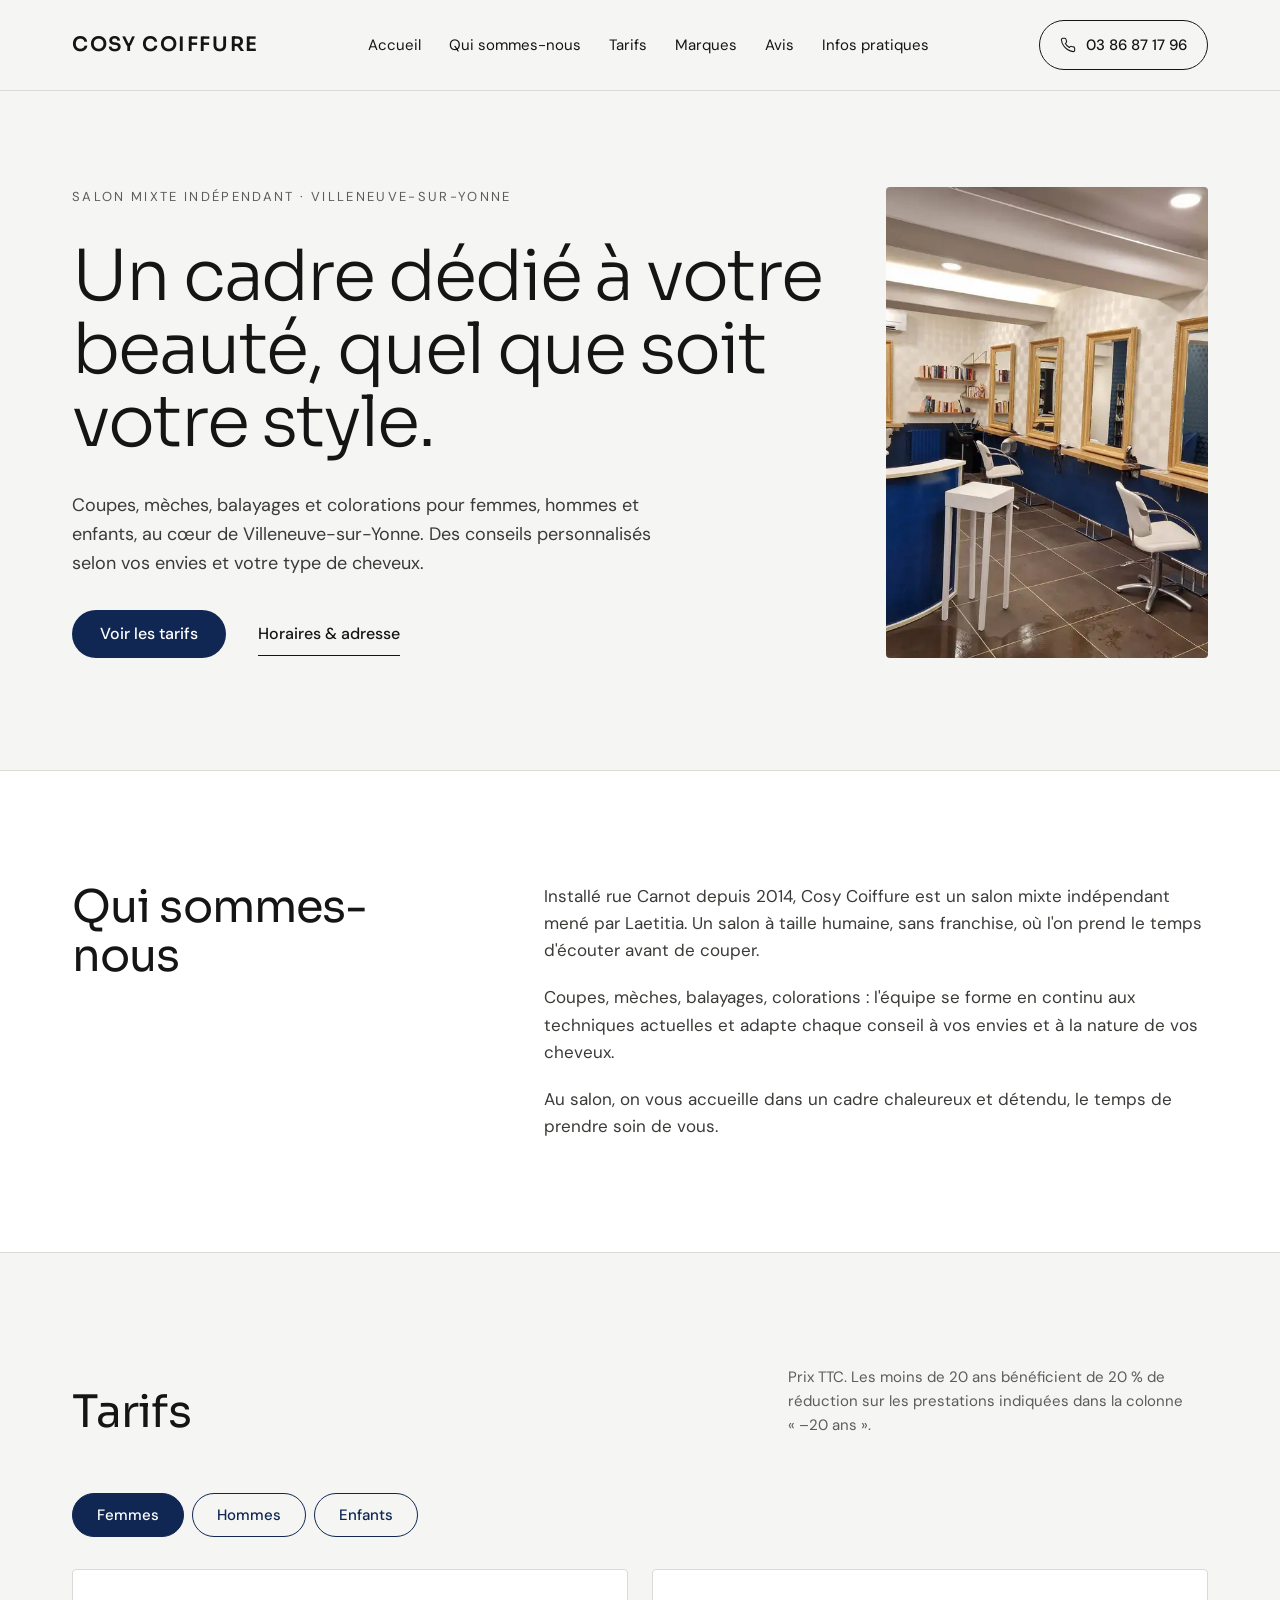
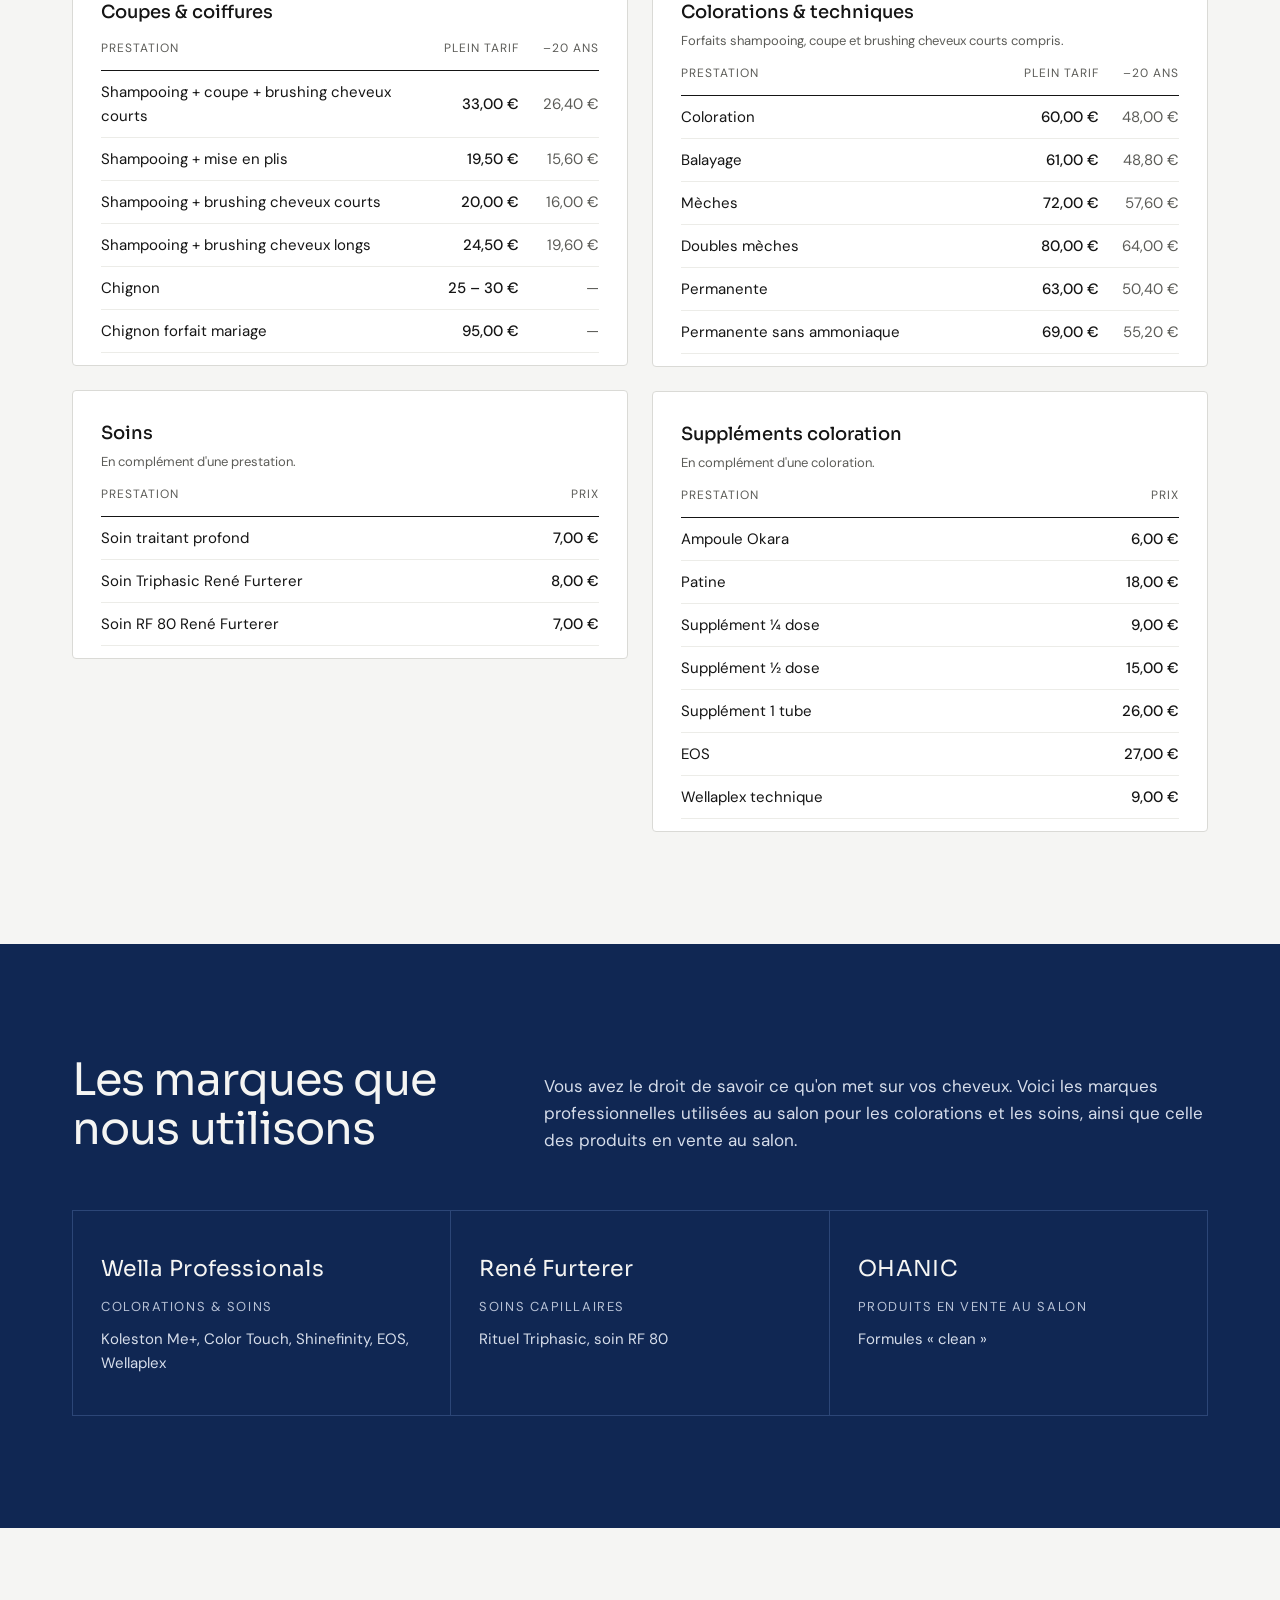
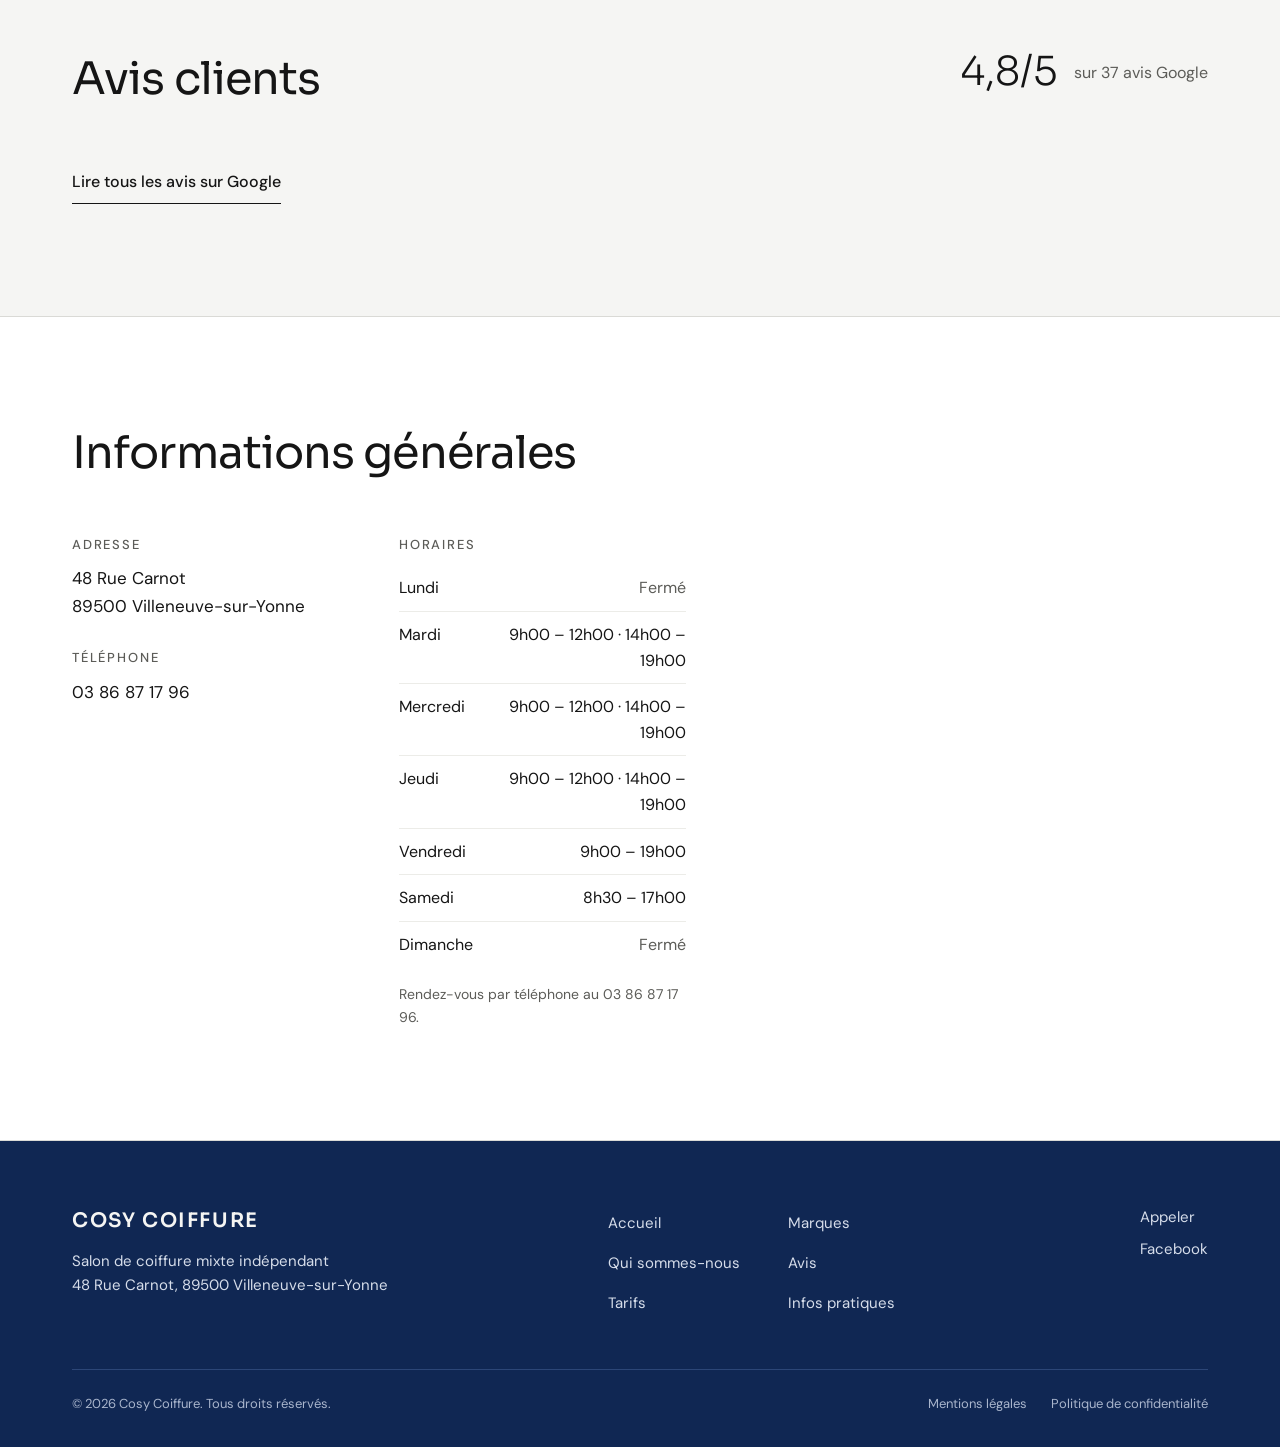
==== commit e984338d: "Nouveaux tarifs et horaires, site mobile first et optimise - Tarifs : nouvelles prestations et prix," ====
--- a/index.html
+++ b/index.html
@@ -6,8 +6,8 @@
   <title>Cosy Coiffure — Coiffeur mixte à Villeneuve-sur-Yonne (89)</title>
   <meta name="description" content="Salon de coiffure mixte au 48 Rue Carnot à Villeneuve-sur-Yonne. Coupes, colorations, mèches, balayages et soins pour femmes, hommes et enfants. Rendez-vous au 03 86 87 17 96.">
 
-  <!-- TODO après mise en ligne : remplacer https://www.cosy-coiffure.fr par l'adresse définitive du site (ici, dans robots.txt et sitemap.xml) -->
-  <link rel="canonical" href="https://www.cosy-coiffure.fr/">
+  <!-- Adresse du site : si achat d'un nom de domaine, remplacer https://ethanmauclair.github.io/cosy-coiffure partout (ici, robots.txt, sitemap.xml, mentions-legales.html) -->
+  <link rel="canonical" href="https://ethanmauclair.github.io/cosy-coiffure/">
 
   <!-- Favicon -->
   <link rel="icon" href="favicon.svg" type="image/svg+xml">
@@ -21,8 +21,8 @@
   <meta property="og:site_name" content="Cosy Coiffure">
   <meta property="og:title" content="Cosy Coiffure — Coiffeur mixte à Villeneuve-sur-Yonne">
   <meta property="og:description" content="Coupes, colorations, mèches et soins pour femmes, hommes et enfants, au 48 Rue Carnot à Villeneuve-sur-Yonne.">
-  <meta property="og:url" content="https://www.cosy-coiffure.fr/">
-  <meta property="og:image" content="https://www.cosy-coiffure.fr/images/partage.jpg">
+  <meta property="og:url" content="https://ethanmauclair.github.io/cosy-coiffure/">
+  <meta property="og:image" content="https://ethanmauclair.github.io/cosy-coiffure/images/partage.jpg">
   <meta property="og:image:width" content="1200">
   <meta property="og:image:height" content="630">
   <meta property="og:image:alt" content="Intérieur du salon Cosy Coiffure">
@@ -36,9 +36,9 @@
     "name": "Cosy Coiffure",
     "legalName": "DNL",
     "description": "Salon de coiffure mixte indépendant : coupes, colorations, mèches, balayages et soins pour femmes, hommes et enfants.",
-    "url": "https://www.cosy-coiffure.fr/",
-    "image": "https://www.cosy-coiffure.fr/images/salon.jpg",
-    "logo": "https://www.cosy-coiffure.fr/apple-touch-icon.png",
+    "url": "https://ethanmauclair.github.io/cosy-coiffure/",
+    "image": "https://ethanmauclair.github.io/cosy-coiffure/images/salon.jpg",
+    "logo": "https://ethanmauclair.github.io/cosy-coiffure/apple-touch-icon.png",
     "telephone": "+33386871796",
     "priceRange": "€",
     "address": {
@@ -50,15 +50,18 @@
       "addressCountry": "FR"
     },
     "openingHoursSpecification": [
-      { "@type": "OpeningHoursSpecification", "dayOfWeek": ["Tuesday", "Wednesday", "Thursday"], "opens": "08:30", "closes": "12:00" },
+      { "@type": "OpeningHoursSpecification", "dayOfWeek": ["Tuesday", "Wednesday", "Thursday"], "opens": "09:00", "closes": "12:00" },
       { "@type": "OpeningHoursSpecification", "dayOfWeek": ["Tuesday", "Wednesday", "Thursday"], "opens": "14:00", "closes": "19:00" },
-      { "@type": "OpeningHoursSpecification", "dayOfWeek": "Friday", "opens": "08:30", "closes": "19:00" },
+      { "@type": "OpeningHoursSpecification", "dayOfWeek": "Friday", "opens": "09:00", "closes": "19:00" },
       { "@type": "OpeningHoursSpecification", "dayOfWeek": "Saturday", "opens": "08:30", "closes": "17:00" }
     ],
     "sameAs": ["https://www.facebook.com/CosyCoiffure89500/"]
   }
   </script>
 
+  <!-- Polices affichées au-dessus de la ligne de flottaison : chargées en priorité -->
+  <link rel="preload" href="fonts/sora-latin-300-normal.woff2" as="font" type="font/woff2" crossorigin>
+  <link rel="preload" href="fonts/dm-sans-latin-400-normal.woff2" as="font" type="font/woff2" crossorigin>
   <link rel="stylesheet" href="styles.css">
 </head>
 <body>
@@ -103,8 +106,10 @@
     </div>
   </div>
   <figure class="hero__image">
-    <img src="images/salon.jpg" width="2000" height="1500" alt="Intérieur du salon Cosy Coiffure : comptoir d'accueil bleu, fauteuils blancs et miroirs dorés">
-
+    <picture>
+      <source type="image/webp" srcset="images/salon-640.webp 640w, images/salon-1000.webp 1000w, images/salon-1400.webp 1400w" sizes="(min-width: 901px) 700px, 100vw">
+      <img src="images/salon.jpg" width="2000" height="1500" fetchpriority="high" alt="Intérieur du salon Cosy Coiffure : comptoir d'accueil bleu, fauteuils blancs et miroirs dorés">
+    </picture>
   </figure>
 </section>
 
@@ -127,7 +132,7 @@
   <div class="container">
     <div class="section-head">
       <h2 class="title">Tarifs</h2>
-      <p class="muted">Prix TTC. Les moins de 20 ans bénéficient d'un tarif réduit de 20 % sur toutes les prestations.</p>
+      <p class="muted">Prix TTC. Les moins de 20 ans bénéficient de 20&nbsp;% de réduction sur les prestations indiquées dans la colonne <span class="nowrap">«&nbsp;–20 ans&nbsp;»</span>.</p>
     </div>
 
     <div class="tabs" role="tablist" aria-label="Catégorie de tarifs">
@@ -144,74 +149,54 @@
             <caption>Coupes &amp; coiffures</caption>
             <thead><tr><th scope="col">Prestation</th><th scope="col">Plein tarif</th><th scope="col">–20 ans</th></tr></thead>
             <tbody>
-              <tr><th scope="row">Coupe</th><td>19,50 €</td><td>15,60 €</td></tr>
-              <tr><th scope="row">Égalisation</th><td>15,50 €</td><td>12,40 €</td></tr>
-              <tr><th scope="row">Mise en plis</th><td>19,50 €</td><td>15,60 €</td></tr>
-              <tr><th scope="row">Brushing cheveux courts</th><td>20,00 €</td><td>16,00 €</td></tr>
-              <tr><th scope="row">Brushing cheveux longs</th><td>24,50 €</td><td>19,60 €</td></tr>
-              <tr><th scope="row">Séchage</th><td>19,10 €</td><td>15,28 €</td></tr>
-              <tr><th scope="row">Chignon selon vos désirs</th><td>31,50 €</td><td>25,20 €</td></tr>
-              <tr><th scope="row">Chignon mariée avec essayage</th><td>101,50 €</td><td>81,20 €</td></tr>
-              <tr><th scope="row">Natte</th><td>21,50 €</td><td>17,20 €</td></tr>
-              <tr><th scope="row">Nattes africaines</th><td>30,50 €</td><td>24,40 €</td></tr>
+              <tr><th scope="row">Shampooing + coupe + brushing cheveux courts</th><td>33,00 €</td><td>26,40 €</td></tr>
+              <tr><th scope="row">Shampooing + mise en plis</th><td>19,50 €</td><td>15,60 €</td></tr>
+              <tr><th scope="row">Shampooing + brushing cheveux courts</th><td>20,00 €</td><td>16,00 €</td></tr>
+              <tr><th scope="row">Shampooing + brushing cheveux longs</th><td>24,50 €</td><td>19,60 €</td></tr>
+              <tr><th scope="row">Chignon</th><td>25 – 30 €</td><td class="na"><span aria-hidden="true">—</span><span class="sr-only">Pas de tarif réduit</span></td></tr>
+              <tr><th scope="row">Chignon forfait mariage</th><td>95,00 €</td><td class="na"><span aria-hidden="true">—</span><span class="sr-only">Pas de tarif réduit</span></td></tr>
             </tbody>
           </table>
         </div>
         <div class="price-card">
           <table class="price-table">
             <caption>Soins <span class="note">En complément d'une prestation.</span></caption>
+            <thead><tr><th scope="col">Prestation</th><th scope="col">Prix</th></tr></thead>
+            <tbody>
+              <tr><th scope="row">Soin traitant profond</th><td>7,00 €</td></tr>
+              <tr><th scope="row">Soin Triphasic René Furterer</th><td>8,00 €</td></tr>
+              <tr><th scope="row">Soin RF 80 René Furterer</th><td>7,00 €</td></tr>
+            </tbody>
+          </table>
+        </div>
+      </div>
+      <div class="price-col">
+        <div class="price-card">
+          <table class="price-table">
+            <caption>Colorations &amp; techniques <span class="note">Forfaits shampooing, coupe et brushing cheveux courts compris.</span></caption>
             <thead><tr><th scope="col">Prestation</th><th scope="col">Plein tarif</th><th scope="col">–20 ans</th></tr></thead>
             <tbody>
-              <tr><th scope="row">Soin traitant profond</th><td>7,00 €</td><td>5,60 €</td></tr>
-              <tr><th scope="row">Soin Triphasic René Furterer</th><td>8,00 €</td><td>6,40 €</td></tr>
-              <tr><th scope="row">Soin RF 80 René Furterer</th><td>7,00 €</td><td>5,60 €</td></tr>
-              <tr><th scope="row">Cuir chevelu gras / cheveux secs</th><td>22,00 €</td><td>17,60 €</td></tr>
-              <tr><th scope="row">Cuir chevelu / cheveux très secs</th><td>24,00 €</td><td>19,20 €</td></tr>
-              <tr><th scope="row">Cuir chevelu sec / cheveux secs</th><td>24,00 €</td><td>19,20 €</td></tr>
-              <tr><th scope="row">Cuir chevelu à pellicules</th><td>22,00 €</td><td>17,60 €</td></tr>
-              <tr><th scope="row">Cheveux dévitalisés et fatigués</th><td>22,00 €</td><td>17,60 €</td></tr>
-              <tr><th scope="row">Chute de cheveux</th><td>30,00 €</td><td>24,00 €</td></tr>
-              <tr><th scope="row">Wellaplex</th><td>16,00 €</td><td>12,80 €</td></tr>
-            </tbody>
-          </table>
-        </div>
-      </div>
-      <div class="price-col">
-        <div class="price-card">
-          <table class="price-table">
-            <caption>Colorations &amp; techniques</caption>
-            <thead><tr><th scope="col">Prestation</th><th scope="col">Plein tarif</th><th scope="col">–20 ans</th></tr></thead>
-            <tbody>
-              <tr><th scope="row">Coloration Koleston Me+</th><td>32,50 €</td><td>26,00 €</td></tr>
-              <tr><th scope="row">Color Touch</th><td>30,50 €</td><td>24,40 €</td></tr>
-              <tr><th scope="row">Shinefinity éclaircissant</th><td>31,50 €</td><td>25,20 €</td></tr>
-              <tr><th scope="row">Coloration Ivive</th><td>46,50 €</td><td>37,20 €</td></tr>
-              <tr><th scope="row">Coloration Re New</th><td>30,50 €</td><td>24,40 €</td></tr>
-              <tr><th scope="row">Démaquillant</th><td>36,50 €</td><td>29,20 €</td></tr>
-              <tr><th scope="row">Flash</th><td>28,50 €</td><td>22,80 €</td></tr>
-              <tr><th scope="row">Mèches</th><td>44,50 €</td><td>35,60 €</td></tr>
-              <tr><th scope="row">Doubles mèches</th><td>52,50 €</td><td>42,00 €</td></tr>
-              <tr><th scope="row">Balayage</th><td>33,50 €</td><td>26,80 €</td></tr>
-              <tr><th scope="row">Décoloration tête entière</th><td>35,50 €</td><td>28,40 €</td></tr>
-              <tr><th scope="row">Permanente</th><td>36,50 €</td><td>29,20 €</td></tr>
-              <tr><th scope="row">Permanente soft sans ammoniaque</th><td>42,50 €</td><td>34,00 €</td></tr>
-              <tr><th scope="row">Défrisage Xtenso</th><td>76,50 €</td><td>61,20 €</td></tr>
-              <tr><th scope="row">Lissage brésilien</th><td>Variable</td><td></td></tr>
+              <tr><th scope="row">Coloration</th><td>60,00 €</td><td>48,00 €</td></tr>
+              <tr><th scope="row">Balayage</th><td>61,00 €</td><td>48,80 €</td></tr>
+              <tr><th scope="row">Mèches</th><td>72,00 €</td><td>57,60 €</td></tr>
+              <tr><th scope="row">Doubles mèches</th><td>80,00 €</td><td>64,00 €</td></tr>
+              <tr><th scope="row">Permanente</th><td>63,00 €</td><td>50,40 €</td></tr>
+              <tr><th scope="row">Permanente sans ammoniaque</th><td>69,00 €</td><td>55,20 €</td></tr>
             </tbody>
           </table>
         </div>
         <div class="price-card">
           <table class="price-table">
             <caption>Suppléments coloration <span class="note">En complément d'une coloration.</span></caption>
-            <thead><tr><th scope="col">Prestation</th><th scope="col">Plein tarif</th><th scope="col">–20 ans</th></tr></thead>
-            <tbody>
-              <tr><th scope="row">Ampoule Okara</th><td>6,00 €</td><td>4,80 €</td></tr>
-              <tr><th scope="row">Patine</th><td>17,00 €</td><td>13,60 €</td></tr>
-              <tr><th scope="row">Supplément ¼ dose</th><td>8,00 €</td><td>6,40 €</td></tr>
-              <tr><th scope="row">Supplément ½ dose</th><td>14,00 €</td><td>11,20 €</td></tr>
-              <tr><th scope="row">Supplément 1 tube</th><td>25,00 €</td><td>20,00 €</td></tr>
-              <tr><th scope="row">EOS</th><td>26,00 €</td><td>20,80 €</td></tr>
-              <tr><th scope="row">Wellaplex technique</th><td>8,00 €</td><td>6,40 €</td></tr>
+            <thead><tr><th scope="col">Prestation</th><th scope="col">Prix</th></tr></thead>
+            <tbody>
+              <tr><th scope="row">Ampoule Okara</th><td>6,00 €</td></tr>
+              <tr><th scope="row">Patine</th><td>18,00 €</td></tr>
+              <tr><th scope="row">Supplément ¼ dose</th><td>9,00 €</td></tr>
+              <tr><th scope="row">Supplément ½ dose</th><td>15,00 €</td></tr>
+              <tr><th scope="row">Supplément 1 tube</th><td>26,00 €</td></tr>
+              <tr><th scope="row">EOS</th><td>27,00 €</td></tr>
+              <tr><th scope="row">Wellaplex technique</th><td>9,00 €</td></tr>
             </tbody>
           </table>
         </div>
@@ -226,34 +211,32 @@
             <caption>Coupes &amp; coiffures</caption>
             <thead><tr><th scope="col">Prestation</th><th scope="col">Plein tarif</th><th scope="col">–20 ans</th></tr></thead>
             <tbody>
-              <tr><th scope="row">Coupe</th><td>18,50 €</td><td>14,80 €</td></tr>
-              <tr><th scope="row">Séchage</th><td>2,50 €</td><td>2,00 €</td></tr>
-              <tr><th scope="row">Taille de barbe</th><td>6,00 €</td><td>4,80 €</td></tr>
+              <tr><th scope="row">Shampooing + coupe + séchage</th><td>21,00 €</td><td>16,80 €</td></tr>
+              <tr><th scope="row">Coupe</th><td>12,00 €</td><td>9,60 €</td></tr>
+              <tr><th scope="row">Taille de barbe</th><td>6,00 €</td><td class="na"><span aria-hidden="true">—</span><span class="sr-only">Pas de tarif réduit</span></td></tr>
             </tbody>
           </table>
         </div>
         <div class="price-card">
           <table class="price-table">
             <caption>Soins <span class="note">En complément d'une prestation.</span></caption>
+            <thead><tr><th scope="col">Prestation</th><th scope="col">Prix</th></tr></thead>
+            <tbody>
+              <tr><th scope="row">Soin</th><td>7,00 €</td></tr>
+              <tr><th scope="row">Friction</th><td>4,00 €</td></tr>
+            </tbody>
+          </table>
+        </div>
+      </div>
+      <div class="price-col">
+        <div class="price-card">
+          <table class="price-table">
+            <caption>Colorations &amp; techniques <span class="note">Forfaits shampooing, coupe et séchage compris.</span></caption>
             <thead><tr><th scope="col">Prestation</th><th scope="col">Plein tarif</th><th scope="col">–20 ans</th></tr></thead>
             <tbody>
-              <tr><th scope="row">Soin</th><td>7,00 €</td><td>5,60 €</td></tr>
-              <tr><th scope="row">Friction</th><td>4,00 €</td><td>3,20 €</td></tr>
-            </tbody>
-          </table>
-        </div>
-      </div>
-      <div class="price-col">
-        <div class="price-card">
-          <table class="price-table">
-            <caption>Colorations &amp; techniques</caption>
-            <thead><tr><th scope="col">Prestation</th><th scope="col">Plein tarif</th><th scope="col">–20 ans</th></tr></thead>
-            <tbody>
-              <tr><th scope="row">Coloration</th><td>26,50 €</td><td>21,20 €</td></tr>
-              <tr><th scope="row">Flash</th><td>26,50 €</td><td>21,20 €</td></tr>
-              <tr><th scope="row">Décoloration tête entière</th><td>35,50 €</td><td>28,40 €</td></tr>
-              <tr><th scope="row">Permanente</th><td>46,50 €</td><td>37,20 €</td></tr>
-              <tr><th scope="row">Lissage brésilien</th><td>Variable</td><td></td></tr>
+              <tr><th scope="row">Coloration</th><td>41,00 €</td><td>32,80 €</td></tr>
+              <tr><th scope="row">Flash</th><td>41,00 €</td><td>32,80 €</td></tr>
+              <tr><th scope="row">Permanente</th><td>41,00 €</td><td>32,80 €</td></tr>
             </tbody>
           </table>
         </div>
@@ -265,12 +248,12 @@
       <div class="price-col">
         <div class="price-card">
           <table class="price-table">
-            <caption>Forfaits enfants <span class="note">Au-delà, les moins de 20 ans profitent du tarif –20 ans sur toutes les prestations.</span></caption>
+            <caption>Forfaits enfants <span class="note">Au-delà, les moins de 20 ans profitent du tarif –20 ans indiqué dans les onglets Femmes et Hommes.</span></caption>
             <thead><tr><th scope="col">Prestation</th><th scope="col">Prix</th></tr></thead>
             <tbody>
-              <tr><th scope="row">Fille –10 ans · coupe + séchage</th><td>16,00 €</td></tr>
-              <tr><th scope="row">Garçon –10 ans · coupe + séchage</th><td>14,00 €</td></tr>
-              <tr><th scope="row">Coupe bébé –4 ans</th><td>10,80 €</td></tr>
+              <tr><th scope="row">Fille –10 ans · shampooing + coupe + séchage</th><td>16,00 €</td></tr>
+              <tr><th scope="row">Garçon –10 ans · shampooing + coupe + séchage</th><td>14,00 €</td></tr>
+              <tr><th scope="row">Coupe bébé –4 ans</th><td>7,00 €</td></tr>
             </tbody>
           </table>
         </div>
@@ -286,7 +269,7 @@
       <div class="split__head">
         <h2 class="title">Les marques que nous utilisons</h2>
       </div>
-      <p class="brands-intro">Vous avez le droit de savoir ce qu'on met sur vos cheveux. Voici les marques professionnelles utilisées au salon pour les colorations, les soins et les techniques.</p>
+      <p class="brands-intro">Vous avez le droit de savoir ce qu'on met sur vos cheveux. Voici les marques professionnelles utilisées au salon pour les colorations et les soins, ainsi que celle des produits en vente au salon.</p>
     </div>
     <div class="brands">
       <div class="brand-card">
@@ -300,9 +283,9 @@
         <span class="brand-card__products">Rituel Triphasic, soin RF 80</span>
       </div>
       <div class="brand-card">
-        <span class="brand-card__name">L'Oréal Professionnel</span>
-        <span class="brand-card__type">Techniques</span>
-        <span class="brand-card__products">Défrisage Xtenso</span>
+        <span class="brand-card__name">OHANIC</span>
+        <span class="brand-card__type">Produits en vente au salon</span>
+        <span class="brand-card__products">Formules «&nbsp;clean&nbsp;»</span>
       </div>
     </div>
   </div>
@@ -319,9 +302,8 @@
         <span class="muted">sur 37 avis Google</span>
       </div>
     </div>
-    <!-- Widget d'avis Shapo -->
+    <!-- Widget d'avis Shapo : chargé par script.js à l'approche de la section (performances mobiles) -->
     <div id="shapo-widget-ee447dfa7193e729e7a2"></div>
-    <script id="shapo-embed-js" type="text/javascript" src="https://cdn.shapo.io/js/embed.js" defer></script>
     <p class="reviews-link"><a class="link-underline" href="https://www.google.com/maps/search/?api=1&amp;query=Cosy+Coiffure+Villeneuve-sur-Yonne" target="_blank" rel="noopener">Lire tous les avis sur Google</a></p>
   </div>
 </section>
@@ -341,19 +323,15 @@
             <h3>Téléphone</h3>
             <p><a href="tel:+33386871796">03 86 87 17 96</a></p>
           </div>
-          <div>
-            <h3>Accès</h3>
-            <p>Bus ligne 802, arrêt devant le salon<br>Parking à proximité</p>
-          </div>
         </div>
         <div>
           <h3>Horaires</h3>
           <dl class="hours">
             <dt>Lundi</dt><dd class="closed">Fermé</dd>
-            <dt>Mardi</dt><dd>8h30 – 12h00 · 14h00 – 19h00</dd>
-            <dt>Mercredi</dt><dd>8h30 – 12h00 · 14h00 – 19h00</dd>
-            <dt>Jeudi</dt><dd>8h30 – 12h00 · 14h00 – 19h00</dd>
-            <dt>Vendredi</dt><dd>8h30 – 19h00</dd>
+            <dt>Mardi</dt><dd>9h00 – 12h00 · 14h00 – 19h00</dd>
+            <dt>Mercredi</dt><dd>9h00 – 12h00 · 14h00 – 19h00</dd>
+            <dt>Jeudi</dt><dd>9h00 – 12h00 · 14h00 – 19h00</dd>
+            <dt>Vendredi</dt><dd>9h00 – 19h00</dd>
             <dt>Samedi</dt><dd>8h30 – 17h00</dd>
             <dt>Dimanche</dt><dd class="closed">Fermé</dd>
           </dl>
@@ -361,7 +339,8 @@
         </div>
       </div>
       <div class="map">
-        <iframe title="Carte : Cosy Coiffure, 48 Rue Carnot, Villeneuve-sur-Yonne" src="https://www.google.com/maps?q=48+Rue+Carnot,+89500+Villeneuve-sur-Yonne&amp;output=embed" loading="lazy" referrerpolicy="no-referrer-when-downgrade"></iframe>      </div>
+        <iframe title="Carte : Cosy Coiffure, 48 Rue Carnot, Villeneuve-sur-Yonne" src="https://www.google.com/maps?q=48+Rue+Carnot,+89500+Villeneuve-sur-Yonne&amp;output=embed" loading="lazy" referrerpolicy="no-referrer-when-downgrade"></iframe>
+      </div>
     </div>
   </div>
 </section>
--- a/styles.css
+++ b/styles.css
@@ -31,8 +31,8 @@
   --font-body: 'DM Sans', system-ui, sans-serif;
 
   --container: 1200px;
-  --gutter: 32px;
-  --section-pad: 112px;
+  --gutter: 20px;
+  --section-pad: 64px;
   --radius: 4px;
 }
 
@@ -40,7 +40,8 @@
 
 [hidden] { display: none !important; }
 
-html { scroll-behavior: smooth; scroll-padding-top: 88px; }
+html { scroll-padding-top: 80px; -webkit-text-size-adjust: 100%; text-size-adjust: 100%; }
+@media (prefers-reduced-motion: no-preference) { html { scroll-behavior: smooth; } }
 
 body {
   margin: 0;
@@ -54,7 +55,15 @@
 
 a { color: inherit; text-decoration: none; }
 a:hover { color: var(--muted); }
-img { max-width: 100%; display: block; }
+img { max-width: 100%; height: auto; display: block; }
+
+:focus-visible { outline: 2px solid var(--blue); outline-offset: 3px; }
+.section--blue :focus-visible, .footer :focus-visible { outline-color: var(--on-blue); }
+
+.sr-only {
+  position: absolute; width: 1px; height: 1px; padding: 0; margin: -1px;
+  overflow: hidden; clip: rect(0, 0, 0, 0); white-space: nowrap; border: 0;
+}
 
 .container {
   max-width: var(--container);
@@ -85,6 +94,7 @@
 }
 
 .muted { color: var(--muted); }
+.nowrap { white-space: nowrap; }
 
 .btn {
   display: inline-flex;
@@ -121,37 +131,49 @@
   display: flex;
   align-items: center;
   justify-content: space-between;
+  flex-wrap: wrap;
   gap: 16px 40px;
-  padding-top: 20px;
-  padding-bottom: 20px;
+  padding-top: 12px;
+  padding-bottom: 12px;
 }
 
 .brand {
   font-family: var(--font-display);
-  font-size: 1.25rem;
+  font-size: 1.0625rem;
   font-weight: 600;
   letter-spacing: 0.08em;
   text-transform: uppercase;
 }
 
-.nav { display: flex; flex-wrap: wrap; gap: 4px 28px; font-size: 0.9375rem; }
-.nav a { padding: 10px 0; }
+.nav {
+  display: none;
+  order: 3;
+  width: 100%;
+  flex-direction: column;
+  font-size: 1rem;
+}
+.nav.is-open { display: flex; }
+.nav a { padding: 12px 0; border-top: 1px solid var(--line); }
 
 .header__actions { display: flex; align-items: center; gap: 8px; }
 
 .phone-btn {
   display: inline-flex;
   align-items: center;
+  justify-content: center;
   gap: 10px;
-  padding: 12px 20px;
+  min-width: 44px;
+  min-height: 44px;
+  padding: 0;
   border: 1px solid var(--ink);
   border-radius: 999px;
   font-weight: 500;
   font-size: 0.9375rem;
 }
+.phone-btn span { display: none; }
 
 .icon-btn {
-  display: none;
+  display: inline-flex;
   width: 44px;
   height: 44px;
   align-items: center;
@@ -169,9 +191,9 @@
 .hero {
   display: flex;
   flex-wrap: wrap;
-  gap: 48px;
+  gap: 24px;
   align-items: stretch;
-  padding-top: 96px;
+  padding-top: 48px;
   padding-bottom: var(--section-pad);
 }
 
@@ -181,7 +203,7 @@
   display: flex;
   flex-direction: column;
   justify-content: center;
-  gap: 32px;
+  gap: 24px;
 }
 
 .hero__title {
@@ -192,11 +214,11 @@
   letter-spacing: -0.03em;
 }
 
-.hero__lead { margin: 0; max-width: 620px; font-size: 1.125rem; color: var(--ink-soft); }
+.hero__lead { margin: 0; max-width: 620px; font-size: 1.0625rem; color: var(--ink-soft); }
 
 .hero__actions { display: flex; flex-wrap: wrap; gap: 12px 32px; align-items: center; }
 
-.hero__image { position: relative; flex: 1 1 240px; min-width: 0; margin: 0; min-height: 440px; }
+.hero__image { position: relative; flex: 1 1 100%; min-width: 0; margin: 0; min-height: 280px; }
 .hero__image img { position: absolute; inset: 0; width: 100%; height: 100%; object-fit: cover; border-radius: var(--radius); }
 
 /* ---------- Qui sommes-nous ---------- */
@@ -222,15 +244,16 @@
   justify-content: space-between;
   align-items: flex-end;
   gap: 16px 48px;
-  margin-bottom: 56px;
+  margin-bottom: 24px;
 }
 .section-head p { margin: 0; max-width: 420px; font-size: 0.9375rem; }
 
-.tabs { display: flex; flex-wrap: wrap; gap: 8px; margin-bottom: 32px; }
+.tabs { display: flex; gap: 8px; margin-bottom: 32px; }
 
 .tab {
+  flex: 1 1 0;
   min-height: 44px;
-  padding: 0 24px;
+  padding: 0 8px;
   border-radius: 999px;
   border: 1px solid var(--blue);
   background: transparent;
@@ -242,34 +265,34 @@
 }
 .tab[aria-selected="true"] { background: var(--blue); color: #FFFFFF; }
 
-.price-cols { display: flex; flex-wrap: wrap; gap: 24px; align-items: flex-start; }
-.price-col { flex: 1 1 440px; min-width: 0; display: flex; flex-direction: column; gap: 24px; }
+.price-cols { display: flex; flex-wrap: wrap; gap: 16px; align-items: flex-start; }
+.price-col { flex: 1 1 100%; min-width: 0; display: flex; flex-direction: column; gap: 16px; }
 .price-cols--single .price-col { flex: 0 1 560px; }
 
 .price-card {
   background: var(--surface);
   border: 1px solid var(--line);
   border-radius: var(--radius);
-  padding: 28px 28px 12px;
-}
-
-.price-table { width: 100%; border-collapse: collapse; font-size: 0.9375rem; }
+  padding: 20px 16px 8px;
+}
+
+.price-table { width: 100%; border-collapse: collapse; font-size: 0.875rem; }
 .price-table caption {
   text-align: left;
   font-family: var(--font-display);
   font-weight: 500;
-  font-size: 1.125rem;
+  font-size: 1rem;
   padding-bottom: 4px;
 }
 .price-table .note { display: block; font-family: var(--font-body); font-weight: 400; font-size: 0.8125rem; color: var(--muted); margin-top: 4px; }
 .price-table th[scope="col"] {
-  font-size: 0.75rem;
+  font-size: 0.6875rem;
   font-weight: 400;
   letter-spacing: 0.08em;
   text-transform: uppercase;
   color: var(--muted);
   text-align: right;
-  padding: 8px 0 12px 12px;
+  padding: 8px 0 12px 8px;
   border-bottom: 1px solid var(--ink);
   white-space: nowrap;
 }
@@ -280,9 +303,9 @@
   font-weight: 400;
   text-align: left;
 }
-.price-table td { text-align: right; white-space: nowrap; padding-left: 12px; width: 80px; }
+.price-table td { text-align: right; white-space: nowrap; padding-left: 8px; width: 64px; }
 .price-table td:nth-child(2) { font-weight: 500; }
-.price-table td:nth-child(3) { color: var(--muted); }
+.price-table td:nth-child(3), .price-table td.na { color: var(--muted); }
 
 /* ---------- Marques ---------- */
 
@@ -293,12 +316,12 @@
   grid-template-columns: repeat(auto-fit, minmax(260px, 1fr));
   border-top: 1px solid var(--blue-line);
   border-left: 1px solid var(--blue-line);
-  margin-top: 56px;
+  margin-top: 32px;
 }
 .brand-card {
   border-right: 1px solid var(--blue-line);
   border-bottom: 1px solid var(--blue-line);
-  padding: 40px 28px;
+  padding: 24px 20px;
   display: flex;
   flex-direction: column;
   gap: 10px;
@@ -310,19 +333,19 @@
 /* ---------- Avis ---------- */
 
 .rating { display: flex; align-items: center; gap: 16px; }
-.rating__score { font-family: var(--font-display); font-size: 2.5rem; font-weight: 300; }
+.rating__score { font-family: var(--font-display); font-size: 2.25rem; font-weight: 300; }
 
 .reviews-link { margin: 32px 0 0; }
 
 /* ---------- Infos ---------- */
 
-.infos { display: flex; flex-wrap: wrap; gap: 48px; margin-top: 56px; }
+.infos { display: flex; flex-wrap: wrap; gap: 32px; margin-top: 32px; }
 .infos__details {
   flex: 1 1 520px;
   min-width: 0;
   display: grid;
   grid-template-columns: repeat(auto-fit, minmax(220px, 1fr));
-  gap: 40px;
+  gap: 28px;
 }
 .infos__group { display: flex; flex-direction: column; gap: 28px; }
 .infos h3 {
@@ -342,8 +365,8 @@
 .hours .closed { color: var(--muted); }
 .hours-note { margin-top: 16px !important; font-size: 0.875rem !important; color: var(--muted); }
 
-.map { flex: 1 1 380px; min-width: 0; min-height: 420px; display: flex; flex-direction: column; gap: 12px; }
-.map iframe { flex: 1; width: 100%; min-height: 380px; border: 0; border-radius: var(--radius); }
+.map { flex: 1 1 380px; min-width: 0; min-height: 280px; display: flex; flex-direction: column; gap: 12px; }
+.map iframe { flex: 1; width: 100%; min-height: 280px; border: 0; border-radius: var(--radius); }
 
 /* ---------- Pages légales ---------- */
 
@@ -364,7 +387,7 @@
 /* ---------- Footer ---------- */
 
 .footer { background: var(--blue); color: var(--on-blue-soft); }
-.footer__inner { padding-top: 64px; padding-bottom: 32px; display: flex; flex-direction: column; gap: 48px; }
+.footer__inner { padding-top: 48px; padding-bottom: 24px; display: flex; flex-direction: column; gap: 32px; }
 .footer__top { display: flex; flex-wrap: wrap; justify-content: space-between; gap: 32px 64px; }
 .footer__brand { display: flex; flex-direction: column; gap: 12px; font-size: 0.9375rem; }
 .footer__brand .brand { color: var(--on-blue); }
@@ -387,55 +410,57 @@
 .footer__legal { display: flex; flex-wrap: wrap; gap: 8px 24px; }
 
 /* ==========================================================
-   Mobile
+   Tablette et ordinateur (styles de base = mobile)
    ========================================================== */
 
-@media (max-width: 900px) {
-  :root { --gutter: 20px; --section-pad: 64px; }
-
-  .header__inner { padding-top: 12px; padding-bottom: 12px; flex-wrap: wrap; }
-  .brand { font-size: 1.0625rem; }
-  .icon-btn { display: inline-flex; }
-  .phone-btn { width: 44px; height: 44px; padding: 0; justify-content: center; }
-  .phone-btn span { display: none; }
+@media (min-width: 901px) {
+  :root { --gutter: 32px; --section-pad: 112px; }
+
+  html { scroll-padding-top: 96px; }
+
+  .header__inner { flex-wrap: nowrap; padding-top: 20px; padding-bottom: 20px; }
+  .brand { font-size: 1.25rem; }
+  .icon-btn { display: none; }
+  .phone-btn { padding: 12px 20px; }
+  .phone-btn span { display: inline; }
 
   .nav {
-    display: none;
-    order: 3;
-    width: 100%;
-    flex-direction: column;
-    gap: 0;
-    font-size: 1rem;
+    display: flex;
+    order: 0;
+    width: auto;
+    flex-direction: row;
+    flex-wrap: wrap;
+    gap: 4px 28px;
+    font-size: 0.9375rem;
   }
-  .nav.is-open { display: flex; }
-  .nav a { padding: 12px 0; border-top: 1px solid var(--line); }
-
-  .hero { padding-top: 48px; gap: 24px; }
-  .hero__text { gap: 24px; }
-  .hero__lead { font-size: 1.0625rem; }
-  .hero__image { min-height: 280px; flex-basis: 100%; }
-
-  .section-head { margin-bottom: 24px; }
-
-  .tabs { flex-wrap: nowrap; }
-  .tab { flex: 1 1 0; padding: 0 8px; }
-
-  .price-cols { gap: 16px; }
-  .price-col { flex-basis: 100%; gap: 16px; }
-  .price-card { padding: 20px 16px 8px; }
-  .price-table { font-size: 0.875rem; }
-  .price-table caption { font-size: 1rem; }
-  .price-table th[scope="col"] { font-size: 0.6875rem; padding-left: 8px; }
-  .price-table td { width: 64px; padding-left: 8px; }
-
-  .brands { margin-top: 32px; }
-  .brand-card { padding: 24px 20px; }
-
-  .rating__score { font-size: 2.25rem; }
-
-  .infos { margin-top: 32px; gap: 32px; }
-  .infos__details { gap: 28px; }
-  .map, .map iframe { min-height: 280px; }
-
-  .footer__inner { padding-top: 48px; padding-bottom: 24px; gap: 32px; }
-}
+  .nav a { padding: 10px 0; border-top: 0; }
+
+  .hero { padding-top: 96px; gap: 48px; }
+  .hero__text { gap: 32px; }
+  .hero__lead { font-size: 1.125rem; }
+  .hero__image { flex-basis: 240px; min-height: 440px; }
+
+  .section-head { margin-bottom: 56px; }
+
+  .tab { flex: 0 1 auto; padding: 0 24px; }
+
+  .price-cols { gap: 24px; }
+  .price-col { flex-basis: 440px; gap: 24px; }
+  .price-card { padding: 28px 28px 12px; }
+  .price-table { font-size: 0.9375rem; }
+  .price-table caption { font-size: 1.125rem; }
+  .price-table th[scope="col"] { font-size: 0.75rem; padding-left: 12px; }
+  .price-table td { width: 80px; padding-left: 12px; }
+
+  .brands { margin-top: 56px; }
+  .brand-card { padding: 40px 28px; }
+
+  .rating__score { font-size: 2.5rem; }
+
+  .infos { margin-top: 56px; gap: 48px; }
+  .infos__details { gap: 40px; }
+  .map { min-height: 420px; }
+  .map iframe { min-height: 380px; }
+
+  .footer__inner { padding-top: 64px; padding-bottom: 32px; gap: 48px; }
+}
